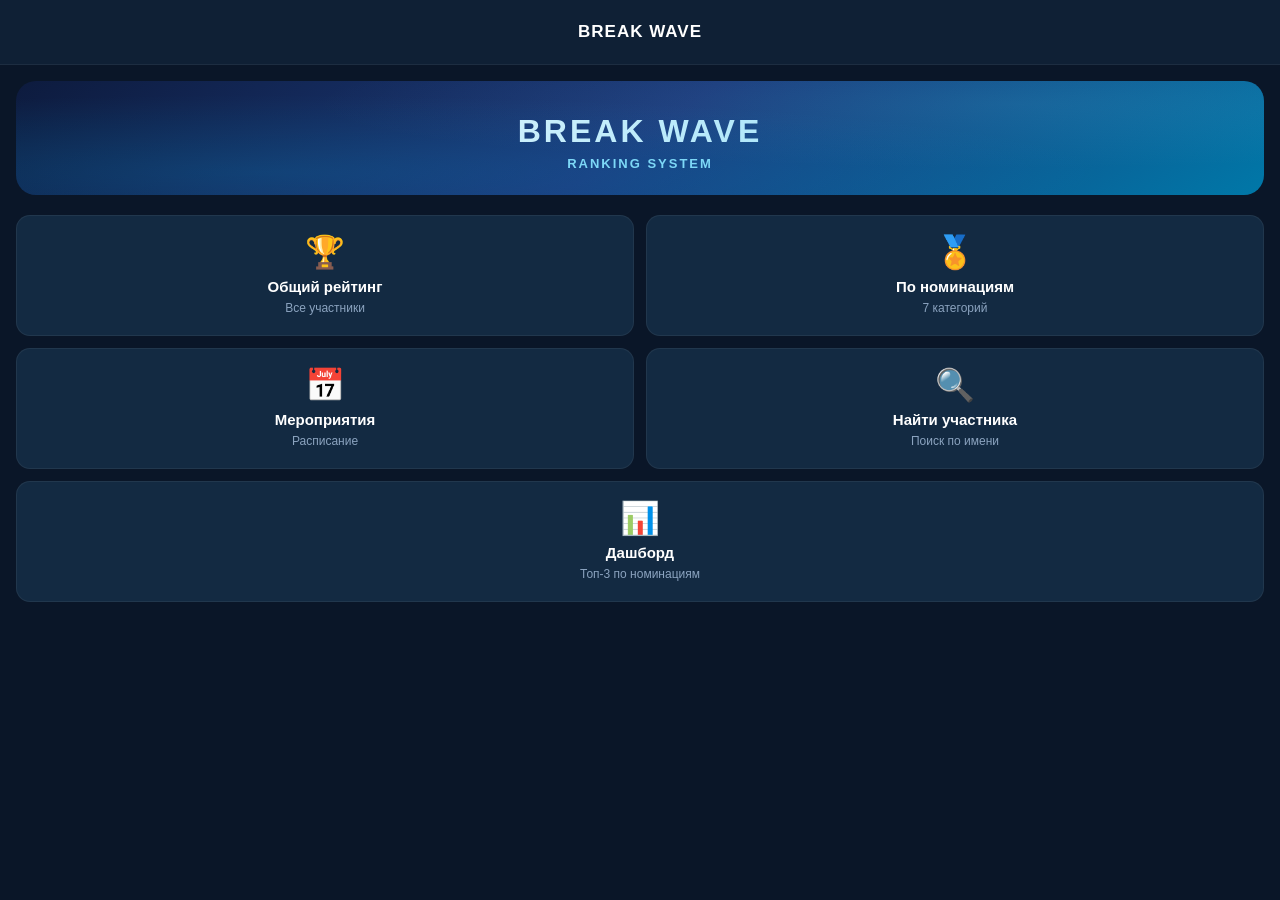
==== webapp/index.html @ 2d57bfbd "Add cache-busting and improve nomination breakdown with point values - Added version query strings t" ====
<!DOCTYPE html>
<html lang="ru">
<head>
    <meta charset="UTF-8">
    <meta name="viewport" content="width=device-width, initial-scale=1.0, maximum-scale=1.0, user-scalable=no, viewport-fit=cover">
    <title>Break Wave Ranking</title>
    <script src="https://telegram.org/js/telegram-web-app.js"></script>
    <link rel="stylesheet" href="style.css?v=20260409">
</head>
<body>
    <div id="app">
        <!-- Header -->
        <header id="header">
            <button id="btn-back" class="header-btn hidden" onclick="goBack()">
                <svg width="24" height="24" viewBox="0 0 24 24" fill="none"><path d="M15 18L9 12L15 6" stroke="currentColor" stroke-width="2" stroke-linecap="round" stroke-linejoin="round"/></svg>
            </button>
            <div class="header-title">
                <img src="assets/logo.png" alt="BW" class="header-logo" onerror="this.style.display='none'">
                <span id="header-text">BREAK WAVE</span>
            </div>
            <div class="header-spacer"></div>
        </header>

        <!-- Screens container -->
        <main id="content">
            <!-- Onboarding: Link Participant -->
            <div id="screen-onboarding-link" class="screen">
                <div class="screen-title">🔗 Найди себя в списке</div>
                <div class="search-box">
                    <input type="text" id="onboard-search" placeholder="Введи своё имя..." oninput="onOnboardSearch(this.value)">
                </div>
                <div id="onboard-results" class="list-container"></div>
            </div>

            <!-- My Profile (self-edit) -->
            <div id="screen-my-profile" class="screen">
                <div class="screen-title">👤 Мой профиль</div>
                <div id="my-profile-content">
                    <div class="admin-form">
                        <div class="form-group">
                            <label class="form-label">Номинация</label>
                            <div id="mp-nomination" class="form-input" style="background:var(--bg-secondary);color:var(--text-secondary)">—</div>
                        </div>
                        <div class="form-group">
                            <label class="form-label">Имя и фамилия</label>
                            <input type="text" id="mp-name" class="form-input" placeholder="Иванов Иван">
                        </div>
                        <div class="form-group">
                            <label class="form-label">Никнейм</label>
                            <input type="text" id="mp-nickname" class="form-input" placeholder="Bboy Flash">
                        </div>
                        <div class="form-group">
                            <label class="form-label">Телефон</label>
                            <input type="tel" id="mp-phone" class="form-input" placeholder="+7 999 123-45-67">
                        </div>
                        <div class="form-group">
                            <label class="form-label">Возраст</label>
                            <input type="number" id="mp-age" class="form-input" placeholder="12" min="3" max="99">
                        </div>
                        <button class="btn-primary" onclick="saveMyProfile()">💾 Сохранить</button>
                        <div id="my-profile-result"></div>
                    </div>
                </div>
            </div>

            <!-- Home Screen -->
            <div id="screen-home" class="screen active">
                <div class="home-hero">
                    <div class="hero-wave"></div>
                    <h1 class="hero-title">BREAK WAVE</h1>
                    <p class="hero-subtitle" id="season-name">RANKING SYSTEM</p>
                </div>
                <div id="home-personal" style="display:none;padding:0 16px"></div>
                <div class="menu-grid">
                    <button class="menu-card" onclick="navigate('ranking')">
                        <div class="menu-icon">🏆</div>
                        <div class="menu-label">Общий рейтинг</div>
                        <div class="menu-desc">Все участники</div>
                    </button>
                    <button class="menu-card" onclick="navigate('nominations')">
                        <div class="menu-icon">🏅</div>
                        <div class="menu-label">По номинациям</div>
                        <div class="menu-desc">7 категорий</div>
                    </button>
                    <button class="menu-card" onclick="navigate('events')">
                        <div class="menu-icon">📅</div>
                        <div class="menu-label">Мероприятия</div>
                        <div class="menu-desc">Расписание</div>
                    </button>
                    <button class="menu-card" onclick="navigate('search')">
                        <div class="menu-icon">🔍</div>
                        <div class="menu-label">Найти участника</div>
                        <div class="menu-desc">Поиск по имени</div>
                    </button>
                    <button class="menu-card wide" onclick="navigate('dashboard')">
                        <div class="menu-icon">📊</div>
                        <div class="menu-label">Дашборд</div>
                        <div class="menu-desc">Топ-3 по номинациям</div>
                    </button>
                </div>
            </div>

            <!-- Ranking Screen -->
            <div id="screen-ranking" class="screen">
                <div class="screen-title">🏆 Общий рейтинг</div>
                <div id="ranking-list" class="list-container"></div>
            </div>

            <!-- Nominations Screen -->
            <div id="screen-nominations" class="screen">
                <div class="screen-title">🏅 Номинации</div>
                <div id="nominations-grid" class="nom-grid"></div>
            </div>

            <!-- Nomination Detail Screen -->
            <div id="screen-nomination-detail" class="screen">
                <div class="screen-title" id="nom-detail-title"></div>
                <div id="nom-detail-list" class="list-container"></div>
            </div>

            <!-- Events Screen -->
            <div id="screen-events" class="screen">
                <div class="screen-title">📅 Мероприятия</div>
                <div class="tab-bar">
                    <button class="tab active" onclick="switchEventTab('school', this)">🏠 Break Wave</button>
                    <button class="tab" onclick="switchEventTab('external', this)">🌍 Другие</button>
                </div>
                <div id="events-list" class="events-container"></div>
            </div>

            <!-- Event Detail Screen -->
            <div id="screen-event-detail" class="screen">
                <div id="event-detail-content"></div>
            </div>

            <!-- Event Results Screen -->
            <div id="screen-event-results" class="screen">
                <div class="screen-title" id="event-results-title"></div>
                <div id="event-results-list" class="list-container"></div>
            </div>

            <!-- Search Screen -->
            <div id="screen-search" class="screen">
                <div class="screen-title">🔍 Найти участника</div>
                <div class="search-box">
                    <input type="text" id="search-input" placeholder="Введи имя..." oninput="onSearch(this.value)">
                </div>
                <div id="search-results" class="list-container"></div>
                <div id="all-participants" class="list-container"></div>
            </div>

            <!-- Participant Card Screen -->
            <div id="screen-participant" class="screen">
                <div id="participant-card"></div>
            </div>

            <!-- Dashboard Screen -->
            <div id="screen-dashboard" class="screen">
                <div class="screen-title">📊 Дашборд</div>
                <div class="screen-subtitle">Топ-3 в каждой номинации</div>
                <div id="dashboard-content"></div>
            </div>

            <!-- Seasons Screen -->
            <div id="screen-seasons" class="screen">
                <div class="screen-title">📂 История сезонов</div>
                <div id="seasons-list" class="list-container"></div>
            </div>

            <!-- Admin Panel -->
            <div id="screen-admin" class="screen">
                <div class="screen-title">👑 Админ-панель</div>
                <div class="admin-grid">
                    <button class="menu-card" onclick="navigate('admin-results')">
                        <div class="menu-icon">📝</div>
                        <div class="menu-label">Результаты</div>
                        <div class="menu-desc">Ввод результатов</div>
                    </button>
                    <button class="menu-card" onclick="navigate('admin-upload')">
                        <div class="menu-icon">📤</div>
                        <div class="menu-label">Загрузить Excel</div>
                        <div class="menu-desc">Обновить рейтинг</div>
                    </button>
                    <button class="menu-card" onclick="navigate('admin-nominations')">
                        <div class="menu-icon">🏅</div>
                        <div class="menu-label">Номинации</div>
                        <div class="menu-desc">Добавить / удалить</div>
                    </button>
                    <button class="menu-card" onclick="navigate('admin-events')">
                        <div class="menu-icon">📅</div>
                        <div class="menu-label">Мероприятия</div>
                        <div class="menu-desc">Добавить / удалить</div>
                    </button>
                    <button class="menu-card" onclick="navigate('admin-participants')">
                        <div class="menu-icon">👥</div>
                        <div class="menu-label">Участники</div>
                        <div class="menu-desc">Управление</div>
                    </button>
                    <button class="menu-card" onclick="navigate('admin-notify')">
                        <div class="menu-icon">📢</div>
                        <div class="menu-label">Уведомление</div>
                        <div class="menu-desc">Отправить всем</div>
                    </button>
                    <button class="menu-card" onclick="navigate('admin-stats')">
                        <div class="menu-icon">📊</div>
                        <div class="menu-label">Статистика</div>
                        <div class="menu-desc">Подписчики</div>
                    </button>
                    <button class="menu-card" onclick="navigate('admin-seasons')">
                        <div class="menu-icon">🔄</div>
                        <div class="menu-label">Сезоны</div>
                        <div class="menu-desc">Архив / новый</div>
                    </button>
                </div>
            </div>

            <!-- Admin: Upload Excel -->
            <div id="screen-admin-upload" class="screen">
                <div class="screen-title">📤 Загрузить Excel</div>
                <div class="admin-form">
                    <div class="form-hint">Выбери файл .xlsx с результатами Break Wave</div>
                    <label class="file-upload-label" for="excel-file-input">
                        <div class="file-upload-icon">📎</div>
                        <div class="file-upload-text" id="file-name-display">Выбрать файл</div>
                    </label>
                    <input type="file" id="excel-file-input" accept=".xlsx,.xls" onchange="onFileSelected(this)" style="display:none">
                    <button class="btn-primary" id="btn-upload-excel" onclick="uploadExcel()" disabled>📤 Загрузить и обновить</button>
                    <div id="upload-result"></div>
                </div>
            </div>

            <!-- Admin: Events -->
            <div id="screen-admin-events" class="screen">
                <div class="screen-title">📅 Управление мероприятиями</div>
                <button class="btn-primary" onclick="openNewEventForm()" style="margin-bottom:16px">+ Добавить мероприятие</button>
                <div id="admin-events-list" class="list-container"></div>
            </div>

            <!-- Admin: Event Form -->
            <div id="screen-admin-event-form" class="screen">
                <div class="screen-title" id="event-form-title">📅 Новое мероприятие</div>
                <div class="admin-form">
                    <div class="form-group">
                        <label class="form-label">Тип</label>
                        <div class="tab-bar">
                            <button class="tab active" onclick="setEventType('school', this)">🏠 Break Wave</button>
                            <button class="tab" onclick="setEventType('external', this)">🌍 Другое</button>
                        </div>
                    </div>
                    <div class="form-group">
                        <label class="form-label">Название *</label>
                        <input type="text" id="ef-name" class="form-input" placeholder="Spring 2026">
                    </div>
                    <div class="form-group">
                        <label class="form-label">Эмодзи</label>
                        <input type="text" id="ef-emoji" class="form-input" placeholder="🏆" value="🏆">
                    </div>
                    <div class="form-group">
                        <label class="form-label">Дата</label>
                        <input type="text" id="ef-date" class="form-input" placeholder="20 апреля 2026">
                    </div>
                    <div class="form-group">
                        <label class="form-label">Время</label>
                        <input type="text" id="ef-time" class="form-input" placeholder="12:00">
                    </div>
                    <div class="form-group">
                        <label class="form-label">Место</label>
                        <input type="text" id="ef-location" class="form-input" placeholder="Зал Break Wave">
                    </div>
                    <div class="form-group">
                        <label class="form-label">Описание</label>
                        <textarea id="ef-description" class="form-input form-textarea" placeholder="Описание мероприятия..."></textarea>
                    </div>
                    <div class="form-group">
                        <label class="form-label">Взнос</label>
                        <input type="text" id="ef-fee" class="form-input" placeholder="500 руб">
                    </div>
                    <div class="form-group">
                        <label class="form-label">Контакт</label>
                        <input type="text" id="ef-contact" class="form-input" placeholder="@username">
                    </div>
                    <div class="form-group">
                        <label class="form-label">Статус</label>
                        <select id="ef-status" class="form-input">
                            <option value="upcoming">Предстоит</option>
                            <option value="completed">Завершено</option>
                            <option value="locked">Закрыто</option>
                        </select>
                    </div>
                    <div class="form-group">
                        <label class="form-label">Множитель баллов</label>
                        <input type="number" id="ef-multiplier" class="form-input" value="1" min="1" max="5">
                    </div>
                    <button class="btn-primary" id="ef-btn-save" onclick="saveEvent()">💾 Сохранить</button>
                    <div id="event-form-result"></div>
                </div>
            </div>

            <!-- Admin: Participants -->
            <div id="screen-admin-participants" class="screen">
                <div class="screen-title">👥 Управление участниками</div>
                <button class="btn-primary" onclick="openNewParticipantForm()" style="margin-bottom:16px">+ Добавить участника</button>
                <div id="admin-participants-list" class="list-container"></div>
            </div>

            <!-- Admin: Add/Edit Participant -->
            <div id="screen-admin-participant-form" class="screen">
                <div class="screen-title" id="participant-form-title">👥 Новый участник</div>
                <div class="admin-form">
                    <div class="form-group">
                        <label class="form-label">Имя и фамилия *</label>
                        <input type="text" id="pf-name" class="form-input" placeholder="Иванов Иван">
                    </div>
                    <div class="form-group">
                        <label class="form-label">Никнейм</label>
                        <input type="text" id="pf-nickname" class="form-input" placeholder="Bboy Flash">
                    </div>
                    <div class="form-group">
                        <label class="form-label">Номинация *</label>
                        <select id="pf-nomination" class="form-input">
                            <option value="">Выбери номинацию</option>
                        </select>
                    </div>
                    <div class="form-group">
                        <label class="form-label">Телефон</label>
                        <input type="tel" id="pf-phone" class="form-input" placeholder="+7 999 123-45-67">
                    </div>
                    <div class="form-group">
                        <label class="form-label">Возраст</label>
                        <input type="number" id="pf-age" class="form-input" placeholder="12" min="3" max="99">
                    </div>
                    <button class="btn-primary" id="pf-btn-save" onclick="saveParticipant()">💾 Добавить</button>
                    <div id="participant-form-result"></div>
                </div>
            </div>

            <!-- Admin: Notify -->
            <div id="screen-admin-notify" class="screen">
                <div class="screen-title">📢 Уведомление</div>
                <div class="admin-form">
                    <div class="form-group">
                        <label class="form-label">Шаблоны</label>
                        <div class="template-grid">
                            <button class="template-btn" onclick="setNotifyText('🏆 Результаты обновлены! Открой приложение, чтобы посмотреть новый рейтинг.')">🏆 Результаты</button>
                            <button class="template-btn" onclick="setNotifyText('📅 Новое мероприятие! Подробности в приложении.')">📅 Мероприятие</button>
                            <button class="template-btn" onclick="setNotifyText('⏰ Напоминание! До следующего мероприятия осталось 3 дня. Готовься!')">⏰ Напоминание</button>
                        </div>
                    </div>
                    <div class="form-group">
                        <label class="form-label">Текст уведомления</label>
                        <textarea id="notify-text" class="form-input form-textarea" rows="4" placeholder="Введи текст..."></textarea>
                    </div>
                    <button class="btn-primary" onclick="sendNotify()">📢 Отправить всем</button>
                    <div id="notify-result"></div>
                </div>
            </div>

            <!-- Admin: Stats -->
            <div id="screen-admin-stats" class="screen">
                <div class="screen-title">📊 Статистика</div>
                <div id="admin-stats-content"></div>
            </div>

            <!-- Admin: Seasons -->
            <div id="screen-admin-seasons" class="screen">
                <div class="screen-title">🔄 Управление сезонами</div>
                <div id="admin-seasons-content"></div>
                <div class="admin-form" style="margin-top:16px">
                    <div class="form-group">
                        <label class="form-label">Название нового сезона</label>
                        <input type="text" id="new-season-name" class="form-input" placeholder="Сезон 2026/2027">
                    </div>
                    <button class="btn-primary btn-danger" onclick="createNewSeason()">🔄 Начать новый сезон</button>
                    <div class="form-hint" style="margin-top:8px">Текущий сезон будет архивирован. Все данные сохранятся.</div>
                </div>
            </div>

            <!-- Admin: Nominations -->
            <div id="screen-admin-nominations" class="screen">
                <div class="screen-title">🏅 Управление номинациями</div>
                <div class="admin-form" style="margin-bottom:16px">
                    <div class="form-group" style="display:flex;gap:8px;align-items:flex-end">
                        <input type="text" id="new-nom-name" class="form-input" placeholder="Название номинации" style="flex:1">
                        <button class="btn-primary" onclick="addNomination()" style="white-space:nowrap;padding:12px 16px">+ Добавить</button>
                    </div>
                    <div id="nom-form-result"></div>
                </div>
                <div id="admin-nominations-list" class="list-container"></div>
            </div>

            <!-- Admin: Results - Event Selection -->
            <div id="screen-admin-results" class="screen">
                <div class="screen-title">📝 Ввод результатов</div>
                <div class="form-hint" style="margin-bottom:12px">Выбери мероприятие для ввода результатов</div>
                <div id="admin-results-events" class="list-container"></div>
            </div>

            <!-- Admin: Results - Input Form -->
            <div id="screen-admin-results-form" class="screen">
                <div class="screen-title" id="results-form-title">📝 Результаты</div>
                <div class="form-hint" style="margin-bottom:8px">
                    Баллы: 1 место = 30, 2 место = 20, 3 место = 10, участие = 1
                </div>
                <div id="results-form-content"></div>
                <div style="padding:12px 0">
                    <button class="btn-primary" onclick="saveResults()" id="btn-save-results">💾 Сохранить результаты</button>
                    <div id="results-form-result"></div>
                </div>
            </div>
        </main>
    </div>

    <!-- Admin FAB button -->
    <button id="admin-fab" class="admin-fab" onclick="navigate('admin')">👑</button>

    <script src="app.js?v=20260409"></script>
</body>
</html>
---- webapp/style.css ----
/* === Reset & Base === */
*, *::before, *::after {
    margin: 0;
    padding: 0;
    box-sizing: border-box;
    -webkit-tap-highlight-color: transparent;
}

:root {
    --bg-primary: #0A1628;
    --bg-secondary: #0F2035;
    --bg-card: #132A42;
    --bg-card-hover: #1A3550;
    --accent: #00BFFF;
    --accent-light: #7DD8F7;
    --accent-dim: rgba(0, 191, 255, 0.15);
    --text-primary: #FFFFFF;
    --text-secondary: #8BA3BF;
    --text-muted: #5A7A96;
    --gold: #FFD700;
    --silver: #C0C0C0;
    --bronze: #CD7F32;
    --green: #34D399;
    --red: #EF4444;
    --border: rgba(255, 255, 255, 0.06);
    --radius-sm: 10px;
    --radius-md: 14px;
    --radius-lg: 20px;
    --safe-top: max(env(safe-area-inset-top, 0px), var(--tg-safe-area-inset-top, 0px));
    --tg-content-top: var(--tg-content-safe-area-inset-top, 0px);
    --safe-bottom: max(env(safe-area-inset-bottom, 0px), var(--tg-safe-area-inset-bottom, 0px));
}

html, body {
    width: 100%;
    height: 100%;
    overflow: hidden;
    font-family: -apple-system, BlinkMacSystemFont, 'SF Pro Display', 'Segoe UI', Roboto, sans-serif;
    background: var(--bg-primary);
    color: var(--text-primary);
    -webkit-font-smoothing: antialiased;
    -moz-osx-font-smoothing: grayscale;
}

#app {
    width: 100%;
    height: 100%;
    display: flex;
    flex-direction: column;
    overflow: hidden;
}

/* === Header === */
header {
    display: flex;
    align-items: center;
    justify-content: space-between;
    padding: 12px 16px;
    padding-top: calc(12px + var(--safe-top) + var(--tg-content-top));
    background: var(--bg-secondary);
    border-bottom: 1px solid var(--border);
    min-height: 56px;
    flex-shrink: 0;
    z-index: 100;
}

.header-btn {
    width: 40px;
    height: 40px;
    border: none;
    background: var(--bg-card);
    border-radius: 50%;
    color: var(--text-primary);
    display: flex;
    align-items: center;
    justify-content: center;
    cursor: pointer;
    flex-shrink: 0;
    transition: background 0.2s;
}

.header-btn:active {
    background: var(--bg-card-hover);
}

.header-btn.hidden {
    visibility: hidden;
}

.header-title {
    display: flex;
    align-items: center;
    gap: 10px;
    font-size: 17px;
    font-weight: 700;
    letter-spacing: 1px;
}

.header-logo {
    width: 32px;
    height: 32px;
    border-radius: 50%;
    object-fit: cover;
}

.header-spacer {
    width: 40px;
    flex-shrink: 0;
}

/* === Main Content === */
main {
    flex: 1;
    overflow-y: auto;
    overflow-x: hidden;
    -webkit-overflow-scrolling: touch;
    scroll-behavior: smooth;
}

/* === Screens === */
.screen {
    display: none;
    padding: 16px;
    padding-bottom: calc(24px + var(--safe-bottom));
    min-height: 100%;
    animation: fadeIn 0.25s ease;
}

.screen.active {
    display: block;
}

@keyframes fadeIn {
    from { opacity: 0; transform: translateY(8px); }
    to { opacity: 1; transform: translateY(0); }
}

.screen-title {
    font-size: 22px;
    font-weight: 800;
    margin-bottom: 16px;
    color: var(--text-primary);
}

.screen-subtitle {
    font-size: 13px;
    color: var(--text-secondary);
    margin-top: -12px;
    margin-bottom: 16px;
}

/* === Home Hero === */
.home-hero {
    text-align: center;
    padding: 32px 16px 24px;
    position: relative;
    overflow: hidden;
    border-radius: var(--radius-lg);
    background: linear-gradient(145deg, #0D1B3E 0%, #1B3A7B 50%, #0078A8 100%);
    margin-bottom: 20px;
}

.hero-wave {
    position: absolute;
    top: 0;
    left: 0;
    right: 0;
    bottom: 0;
    background:
        radial-gradient(ellipse at 20% 80%, rgba(0, 191, 255, 0.15) 0%, transparent 60%),
        radial-gradient(ellipse at 80% 20%, rgba(125, 216, 247, 0.1) 0%, transparent 50%);
    pointer-events: none;
}

.hero-title {
    font-size: 32px;
    font-weight: 900;
    letter-spacing: 3px;
    position: relative;
    z-index: 1;
    background: linear-gradient(135deg, #FFFFFF 0%, #7DD8F7 100%);
    -webkit-background-clip: text;
    -webkit-text-fill-color: transparent;
    background-clip: text;
}

.hero-subtitle {
    font-size: 13px;
    font-weight: 600;
    letter-spacing: 2px;
    color: var(--accent-light);
    margin-top: 6px;
    position: relative;
    z-index: 1;
}

/* === Menu Grid === */
.menu-grid {
    display: grid;
    grid-template-columns: 1fr 1fr;
    gap: 12px;
}

.menu-card {
    background: var(--bg-card);
    border: 1px solid var(--border);
    border-radius: var(--radius-md);
    padding: 20px 16px;
    text-align: center;
    cursor: pointer;
    transition: all 0.2s;
    display: flex;
    flex-direction: column;
    align-items: center;
    gap: 6px;
    -webkit-appearance: none;
    appearance: none;
    color: var(--text-primary);
    font-family: inherit;
}

.menu-card:active {
    transform: scale(0.97);
    background: var(--bg-card-hover);
    border-color: var(--accent);
}

.menu-card.wide {
    grid-column: 1 / -1;
}

.menu-icon {
    font-size: 32px;
    line-height: 1;
    margin-bottom: 4px;
}

.menu-label {
    font-size: 15px;
    font-weight: 700;
}

.menu-desc {
    font-size: 12px;
    color: var(--text-secondary);
}

/* === List Container === */
.list-container {
    display: flex;
    flex-direction: column;
    gap: 8px;
}

/* === Ranking Item === */
.rank-item {
    display: flex;
    align-items: center;
    gap: 12px;
    padding: 14px 16px;
    background: var(--bg-card);
    border: 1px solid var(--border);
    border-radius: var(--radius-md);
    cursor: pointer;
    transition: all 0.2s;
}

.rank-item:active {
    transform: scale(0.98);
    background: var(--bg-card-hover);
}

.rank-item.gold { border-left: 3px solid var(--gold); }
.rank-item.silver { border-left: 3px solid var(--silver); }
.rank-item.bronze { border-left: 3px solid var(--bronze); }

.rank-badge {
    width: 36px;
    height: 36px;
    border-radius: 50%;
    display: flex;
    align-items: center;
    justify-content: center;
    font-size: 14px;
    font-weight: 800;
    flex-shrink: 0;
    background: var(--bg-secondary);
    color: var(--text-secondary);
}

.rank-badge.r1 { background: linear-gradient(135deg, #FFD700, #FFA500); color: #1a1a1a; }
.rank-badge.r2 { background: linear-gradient(135deg, #C0C0C0, #A0A0A0); color: #1a1a1a; }
.rank-badge.r3 { background: linear-gradient(135deg, #CD7F32, #A0652A); color: #fff; }

.rank-info {
    flex: 1;
    min-width: 0;
}

.rank-name {
    font-size: 15px;
    font-weight: 700;
    white-space: nowrap;
    overflow: hidden;
    text-overflow: ellipsis;
}

.rank-nomination {
    font-size: 12px;
    color: var(--text-secondary);
    margin-top: 2px;
}

.rank-points {
    font-size: 18px;
    font-weight: 800;
    color: var(--accent);
    flex-shrink: 0;
}

.rank-points-label {
    font-size: 10px;
    color: var(--text-muted);
    font-weight: 500;
}

/* === Nominations Grid === */
.nom-grid {
    display: grid;
    grid-template-columns: 1fr 1fr;
    gap: 12px;
}

.nom-card {
    background: var(--bg-card);
    border: 1px solid var(--border);
    border-radius: var(--radius-md);
    padding: 20px 14px;
    text-align: center;
    cursor: pointer;
    transition: all 0.2s;
}

.nom-card:active {
    transform: scale(0.97);
    background: var(--bg-card-hover);
    border-color: var(--accent);
}

.nom-card-name {
    font-size: 14px;
    font-weight: 700;
    margin-bottom: 4px;
}

.nom-card-count {
    font-size: 12px;
    color: var(--text-secondary);
}

/* === Tab Bar === */
.tab-bar {
    display: flex;
    gap: 0;
    margin-bottom: 16px;
    background: var(--bg-secondary);
    border-radius: var(--radius-sm);
    padding: 3px;
    border: 1px solid var(--border);
}

.tab {
    flex: 1;
    padding: 10px 12px;
    font-size: 14px;
    font-weight: 600;
    border: none;
    background: transparent;
    color: var(--text-secondary);
    border-radius: 8px;
    cursor: pointer;
    transition: all 0.2s;
    font-family: inherit;
}

.tab.active {
    background: var(--accent);
    color: #fff;
}

/* === Event Cards === */
.events-container {
    display: flex;
    flex-direction: column;
    gap: 12px;
}

.event-card {
    background: var(--bg-card);
    border: 1px solid var(--border);
    border-radius: var(--radius-md);
    padding: 16px;
    cursor: pointer;
    transition: all 0.2s;
}

.event-card:active {
    transform: scale(0.98);
    background: var(--bg-card-hover);
}

.event-card-header {
    display: flex;
    align-items: center;
    justify-content: space-between;
    margin-bottom: 8px;
}

.event-card-name {
    font-size: 16px;
    font-weight: 700;
}

.event-card-status {
    font-size: 12px;
    font-weight: 600;
    padding: 4px 10px;
    border-radius: 20px;
}

.status-completed { background: rgba(52, 211, 153, 0.15); color: var(--green); }
.status-upcoming { background: rgba(0, 191, 255, 0.15); color: var(--accent); }
.status-locked { background: rgba(90, 122, 150, 0.15); color: var(--text-muted); }

.event-card-details {
    display: flex;
    flex-direction: column;
    gap: 4px;
}

.event-card-detail {
    font-size: 13px;
    color: var(--text-secondary);
    display: flex;
    align-items: center;
    gap: 6px;
}

/* === Event Detail === */
.event-detail {
    padding: 4px 0;
}

.event-detail-header {
    text-align: center;
    padding: 24px 16px;
    background: linear-gradient(145deg, #0D1B3E, #1B3A7B);
    border-radius: var(--radius-lg);
    margin-bottom: 16px;
}

.event-detail-emoji {
    font-size: 48px;
    margin-bottom: 8px;
}

.event-detail-name {
    font-size: 24px;
    font-weight: 800;
}

.event-detail-type {
    font-size: 12px;
    color: var(--accent-light);
    margin-top: 4px;
    font-weight: 600;
    letter-spacing: 1px;
}

.event-detail-body {
    display: flex;
    flex-direction: column;
    gap: 12px;
}

.detail-row {
    display: flex;
    align-items: flex-start;
    gap: 12px;
    padding: 12px 16px;
    background: var(--bg-card);
    border-radius: var(--radius-sm);
    border: 1px solid var(--border);
}

.detail-row-icon {
    font-size: 20px;
    flex-shrink: 0;
    width: 28px;
    text-align: center;
}

.detail-row-content {
    flex: 1;
}

.detail-row-label {
    font-size: 11px;
    color: var(--text-muted);
    text-transform: uppercase;
    letter-spacing: 0.5px;
    font-weight: 600;
}

.detail-row-value {
    font-size: 15px;
    font-weight: 600;
    margin-top: 2px;
}

.btn-primary {
    display: block;
    width: 100%;
    padding: 14px;
    border: none;
    background: var(--accent);
    color: #fff;
    font-size: 15px;
    font-weight: 700;
    border-radius: var(--radius-sm);
    cursor: pointer;
    margin-top: 16px;
    font-family: inherit;
    transition: all 0.2s;
}

.btn-primary:active {
    transform: scale(0.98);
    opacity: 0.9;
}

/* === Search === */
.search-box {
    margin-bottom: 16px;
}

.search-box input {
    width: 100%;
    padding: 14px 16px;
    font-size: 16px;
    border: 1px solid var(--border);
    border-radius: var(--radius-sm);
    background: var(--bg-card);
    color: var(--text-primary);
    outline: none;
    font-family: inherit;
    transition: border-color 0.2s;
}

.search-box input:focus {
    border-color: var(--accent);
}

.search-box input::placeholder {
    color: var(--text-muted);
}

/* === Participant Card === */
.p-card {
    padding: 0;
}

.p-card-header {
    text-align: center;
    padding: 28px 16px;
    background: linear-gradient(145deg, #0D1B3E, #1B3A7B);
    border-radius: var(--radius-lg);
    margin-bottom: 16px;
}

.p-card-name {
    font-size: 24px;
    font-weight: 800;
}

.p-card-nickname {
    font-size: 16px;
    color: var(--accent);
    margin-top: 4px;
    font-weight: 700;
    font-style: italic;
}

.p-card-nomination {
    font-size: 14px;
    color: var(--accent-light);
    margin-top: 4px;
    font-weight: 600;
}

.p-card-stats {
    display: grid;
    grid-template-columns: 1fr 1fr 1fr;
    gap: 10px;
    margin-top: 20px;
}

.p-stat {
    text-align: center;
}

.p-stat-value {
    font-size: 28px;
    font-weight: 900;
}

.p-stat-value.accent { color: var(--accent); }
.p-stat-value.gold { color: var(--gold); }

.p-stat-label {
    font-size: 11px;
    color: var(--accent-light);
    margin-top: 2px;
    font-weight: 500;
}

.p-card-events {
    display: flex;
    flex-direction: column;
    gap: 8px;
}

.p-event-row {
    display: flex;
    align-items: center;
    gap: 12px;
    padding: 14px 16px;
    background: var(--bg-card);
    border: 1px solid var(--border);
    border-radius: var(--radius-sm);
}

.p-event-emoji {
    font-size: 24px;
    width: 36px;
    text-align: center;
    flex-shrink: 0;
}

.p-event-info {
    flex: 1;
}

.p-event-name {
    font-size: 14px;
    font-weight: 700;
}

.p-event-detail-places {
    font-size: 11px;
    color: var(--text-secondary);
    margin-top: 2px;
}

.p-event-multi {
    font-size: 11px;
    color: var(--text-muted);
}

.p-event-points {
    font-size: 18px;
    font-weight: 800;
    flex-shrink: 0;
}

.p-event-points.has-points { color: var(--accent); }
.p-event-points.no-points { color: var(--text-muted); }

.p-total-row {
    display: flex;
    align-items: center;
    justify-content: space-between;
    padding: 16px;
    background: linear-gradient(135deg, rgba(0, 191, 255, 0.1), rgba(0, 191, 255, 0.05));
    border: 1px solid rgba(0, 191, 255, 0.2);
    border-radius: var(--radius-sm);
    margin-top: 4px;
}

.p-total-label {
    font-size: 15px;
    font-weight: 700;
}

.p-total-value {
    font-size: 24px;
    font-weight: 900;
    color: var(--accent);
}

/* === Dashboard === */
.dash-section {
    margin-bottom: 20px;
}

.dash-section-title {
    font-size: 14px;
    font-weight: 700;
    color: var(--accent-light);
    padding: 8px 0;
    border-bottom: 1px solid var(--border);
    margin-bottom: 10px;
    text-transform: uppercase;
    letter-spacing: 0.5px;
}

.dash-item {
    display: flex;
    align-items: center;
    gap: 12px;
    padding: 10px 0;
}

.dash-medal {
    font-size: 22px;
    width: 30px;
    text-align: center;
    flex-shrink: 0;
}

.dash-name {
    flex: 1;
    font-size: 15px;
    font-weight: 600;
}

.dash-points {
    font-size: 16px;
    font-weight: 800;
    color: var(--accent);
}

.empty-state {
    text-align: center;
    padding: 48px 16px;
    color: var(--text-muted);
}

.empty-state-icon {
    font-size: 48px;
    margin-bottom: 12px;
}

.empty-state-text {
    font-size: 15px;
    font-weight: 500;
}

/* === Loading === */
.loading {
    text-align: center;
    padding: 40px;
    color: var(--text-muted);
}

.spinner {
    width: 32px;
    height: 32px;
    border: 3px solid var(--border);
    border-top: 3px solid var(--accent);
    border-radius: 50%;
    animation: spin 0.8s linear infinite;
    margin: 0 auto 12px;
}

@keyframes spin {
    to { transform: rotate(360deg); }
}

/* === Seasons list === */
.season-item {
    display: flex;
    align-items: center;
    justify-content: space-between;
    padding: 14px 16px;
    background: var(--bg-card);
    border: 1px solid var(--border);
    border-radius: var(--radius-sm);
    cursor: pointer;
    transition: all 0.2s;
}

.season-item:active {
    background: var(--bg-card-hover);
}

.season-item.current {
    border-color: var(--accent);
}

.season-badge {
    font-size: 11px;
    padding: 3px 8px;
    border-radius: 12px;
    background: var(--accent-dim);
    color: var(--accent);
    font-weight: 600;
}

/* === Admin Panel === */
.admin-grid {
    display: grid;
    grid-template-columns: 1fr 1fr;
    gap: 12px;
}

.admin-form {
    display: flex;
    flex-direction: column;
    gap: 16px;
}

.form-group {
    display: flex;
    flex-direction: column;
    gap: 6px;
}

.form-label {
    font-size: 13px;
    font-weight: 600;
    color: var(--text-secondary);
    text-transform: uppercase;
    letter-spacing: 0.5px;
}

.form-input {
    width: 100%;
    padding: 14px 16px;
    font-size: 16px;
    border: 1px solid var(--border);
    border-radius: var(--radius-sm);
    background: var(--bg-card);
    color: var(--text-primary);
    outline: none;
    font-family: inherit;
    transition: border-color 0.2s;
}

.form-input:focus {
    border-color: var(--accent);
}

.form-input::placeholder {
    color: var(--text-muted);
}

.form-textarea {
    min-height: 100px;
    resize: vertical;
}

select.form-input {
    -webkit-appearance: none;
    appearance: none;
    background-image: url("data:image/svg+xml,%3Csvg width='12' height='8' viewBox='0 0 12 8' fill='none' xmlns='http://www.w3.org/2000/svg'%3E%3Cpath d='M1 1.5L6 6.5L11 1.5' stroke='%238BA3BF' stroke-width='2' stroke-linecap='round' stroke-linejoin='round'/%3E%3C/svg%3E");
    background-repeat: no-repeat;
    background-position: right 16px center;
    padding-right: 40px;
}

select.form-input option {
    background: var(--bg-primary);
    color: var(--text-primary);
}

.form-hint {
    font-size: 13px;
    color: var(--text-muted);
    line-height: 1.4;
}

.file-upload-label {
    display: flex;
    align-items: center;
    gap: 12px;
    padding: 20px;
    background: var(--bg-card);
    border: 2px dashed var(--border);
    border-radius: var(--radius-md);
    cursor: pointer;
    transition: all 0.2s;
}

.file-upload-label:active {
    border-color: var(--accent);
    background: var(--bg-card-hover);
}

.file-upload-icon {
    font-size: 32px;
}

.file-upload-text {
    font-size: 15px;
    font-weight: 600;
    color: var(--text-secondary);
}

.file-upload-text.selected {
    color: var(--accent);
}

.btn-primary:disabled {
    opacity: 0.4;
    pointer-events: none;
}

.btn-danger {
    background: var(--red);
}

.btn-danger:active {
    opacity: 0.8;
}

.template-grid {
    display: flex;
    flex-wrap: wrap;
    gap: 8px;
}

.template-btn {
    padding: 8px 14px;
    font-size: 13px;
    font-weight: 600;
    border: 1px solid var(--border);
    border-radius: 20px;
    background: var(--bg-card);
    color: var(--text-secondary);
    cursor: pointer;
    font-family: inherit;
    transition: all 0.2s;
}

.template-btn:active {
    background: var(--accent-dim);
    border-color: var(--accent);
    color: var(--accent);
}

.result-success {
    padding: 12px 16px;
    background: rgba(52, 211, 153, 0.1);
    border: 1px solid rgba(52, 211, 153, 0.3);
    border-radius: var(--radius-sm);
    color: var(--green);
    font-size: 14px;
    font-weight: 600;
}

.result-error {
    padding: 12px 16px;
    background: rgba(239, 68, 68, 0.1);
    border: 1px solid rgba(239, 68, 68, 0.3);
    border-radius: var(--radius-sm);
    color: var(--red);
    font-size: 14px;
    font-weight: 600;
}

/* Admin stats cards */
.stats-grid {
    display: grid;
    grid-template-columns: 1fr 1fr;
    gap: 12px;
    margin-bottom: 16px;
}

.stat-card {
    background: var(--bg-card);
    border: 1px solid var(--border);
    border-radius: var(--radius-md);
    padding: 16px;
    text-align: center;
}

.stat-card-value {
    font-size: 28px;
    font-weight: 900;
    color: var(--accent);
}

.stat-card-label {
    font-size: 12px;
    color: var(--text-secondary);
    margin-top: 4px;
    font-weight: 500;
}

/* Admin event item with delete */
.admin-event-item {
    display: flex;
    align-items: center;
    gap: 12px;
    padding: 14px 16px;
    background: var(--bg-card);
    border: 1px solid var(--border);
    border-radius: var(--radius-sm);
}

.admin-event-info {
    flex: 1;
    min-width: 0;
}

.admin-event-name {
    font-size: 15px;
    font-weight: 700;
}

.admin-event-meta {
    font-size: 12px;
    color: var(--text-secondary);
    margin-top: 2px;
}

.btn-icon-edit {
    width: 36px;
    height: 36px;
    border: none;
    background: rgba(0, 191, 255, 0.1);
    color: var(--accent);
    border-radius: 50%;
    display: flex;
    align-items: center;
    justify-content: center;
    cursor: pointer;
    flex-shrink: 0;
    font-size: 16px;
    transition: all 0.2s;
}

.btn-icon-edit:active {
    background: rgba(0, 191, 255, 0.3);
}

.btn-icon-danger {
    width: 36px;
    height: 36px;
    border: none;
    background: rgba(239, 68, 68, 0.1);
    color: var(--red);
    border-radius: 50%;
    display: flex;
    align-items: center;
    justify-content: center;
    cursor: pointer;
    flex-shrink: 0;
    font-size: 16px;
    transition: all 0.2s;
}

.btn-icon-danger:active {
    background: rgba(239, 68, 68, 0.3);
}

/* Admin button on home */
.admin-fab {
    display: none;
    position: fixed;
    bottom: calc(20px + var(--safe-bottom));
    right: 20px;
    width: 56px;
    height: 56px;
    border-radius: 50%;
    background: linear-gradient(135deg, #FFD700, #FFA500);
    border: none;
    color: #1a1a1a;
    font-size: 24px;
    cursor: pointer;
    box-shadow: 0 4px 20px rgba(255, 215, 0, 0.3);
    z-index: 200;
    transition: all 0.2s;
}

.admin-fab:active {
    transform: scale(0.9);
}

.admin-fab.visible {
    display: flex;
    align-items: center;
    justify-content: center;
}

/* Onboarding banner */
.onboard-banner {
    background: var(--bg-card);
    border: 1px solid var(--accent-dim);
    border-radius: var(--radius-md);
    padding: 16px;
    margin-bottom: 8px;
}

.onboard-banner-text {
    font-size: 15px;
    font-weight: 700;
    margin-bottom: 12px;
    text-align: center;
}

.onboard-banner-buttons {
    display: flex;
    gap: 8px;
}

.onboard-btn {
    flex: 1;
    padding: 10px 12px;
    font-size: 13px;
    font-weight: 700;
    font-family: inherit;
    border: 1px solid var(--border);
    border-radius: var(--radius-sm);
    background: var(--bg-card-hover);
    color: var(--text-primary);
    cursor: pointer;
    transition: all 0.2s;
}

.onboard-btn.accent {
    background: var(--accent);
    border-color: var(--accent);
    color: #000;
}

.onboard-btn:active {
    opacity: 0.8;
}

/* Results input */
.results-group {
    margin-bottom: 16px;
}

.results-group-title {
    font-size: 14px;
    font-weight: 800;
    color: var(--accent);
    padding: 8px 0 6px;
    text-transform: uppercase;
    letter-spacing: 0.5px;
    border-bottom: 1px solid var(--border);
    margin-bottom: 6px;
}

.results-row {
    display: flex;
    align-items: center;
    gap: 10px;
    padding: 8px 0;
    border-bottom: 1px solid rgba(255,255,255,0.04);
}

.results-name {
    flex: 1;
    font-size: 14px;
    font-weight: 600;
    min-width: 0;
    overflow: hidden;
    text-overflow: ellipsis;
    white-space: nowrap;
}

.results-input-wrap {
    flex-shrink: 0;
    width: 72px;
}

.results-place-input {
    width: 100%;
    padding: 8px 10px;
    font-size: 15px;
    font-weight: 700;
    font-family: inherit;
    text-align: center;
    background: var(--bg-card);
    border: 1px solid var(--border);
    border-radius: var(--radius-sm);
    color: var(--text-primary);
    outline: none;
    transition: border-color 0.2s;
    -moz-appearance: textfield;
}

.results-place-input::-webkit-outer-spin-button,
.results-place-input::-webkit-inner-spin-button {
    -webkit-appearance: none;
    margin: 0;
}

.results-place-input:focus {
    border-color: var(--accent);
    box-shadow: 0 0 0 2px rgba(0, 191, 255, 0.15);
}

/* Profile edit button (corner) */
.btn-profile-corner {
    position: absolute;
    top: -6px;
    right: -6px;
    z-index: 2;
    width: 32px;
    height: 32px;
    font-size: 14px;
}

/* === Scrollbar === */
main::-webkit-scrollbar {
    width: 0;
}
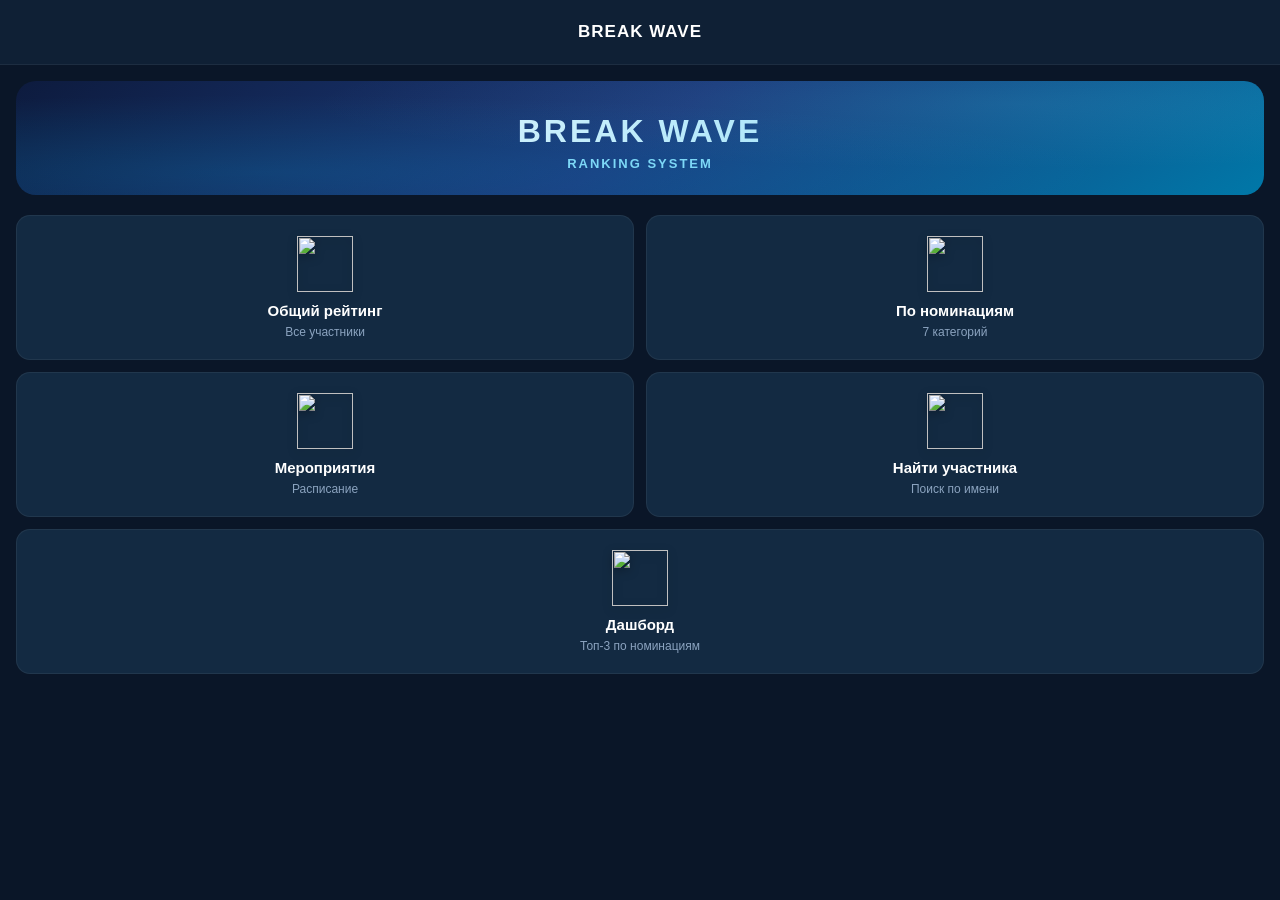
==== commit ae431b1a: "Update webapp styles for CRM integration" ====
--- a/webapp/index.html
+++ b/webapp/index.html
@@ -5,7 +5,7 @@
     <meta name="viewport" content="width=device-width, initial-scale=1.0, maximum-scale=1.0, user-scalable=no, viewport-fit=cover">
     <title>Break Wave Ranking</title>
     <script src="https://telegram.org/js/telegram-web-app.js"></script>
-    <link rel="stylesheet" href="style.css?v=20260409">
+    <link rel="stylesheet" href="style.css">
 </head>
 <body>
     <div id="app">
@@ -25,7 +25,7 @@
         <main id="content">
             <!-- Onboarding: Link Participant -->
             <div id="screen-onboarding-link" class="screen">
-                <div class="screen-title">🔗 Найди себя в списке</div>
+                <div class="screen-title"><span class="screen-title-row"><img src="assets/icons/link.png" alt="" class="ui-icon ui-icon-title"><span>Найди себя в списке</span></span></div>
                 <div class="search-box">
                     <input type="text" id="onboard-search" placeholder="Введи своё имя..." oninput="onOnboardSearch(this.value)">
                 </div>
@@ -34,7 +34,7 @@
 
             <!-- My Profile (self-edit) -->
             <div id="screen-my-profile" class="screen">
-                <div class="screen-title">👤 Мой профиль</div>
+                <div class="screen-title"><span class="screen-title-row"><img src="assets/icons/profile.png" alt="" class="ui-icon ui-icon-title"><span>Мой профиль</span></span></div>
                 <div id="my-profile-content">
                     <div class="admin-form">
                         <div class="form-group">
@@ -57,7 +57,7 @@
                             <label class="form-label">Возраст</label>
                             <input type="number" id="mp-age" class="form-input" placeholder="12" min="3" max="99">
                         </div>
-                        <button class="btn-primary" onclick="saveMyProfile()">💾 Сохранить</button>
+                        <button class="btn-primary" onclick="saveMyProfile()"><span class="btn-content"><img src="assets/icons/save.png" alt="" class="ui-icon ui-icon-btn"><span>Сохранить</span></span></button>
                         <div id="my-profile-result"></div>
                     </div>
                 </div>
@@ -73,42 +73,43 @@
                 <div id="home-personal" style="display:none;padding:0 16px"></div>
                 <div class="menu-grid">
                     <button class="menu-card" onclick="navigate('ranking')">
-                        <div class="menu-icon">🏆</div>
+                        <div class="menu-icon"><img src="assets/icons/ranking.png" alt="" class="ui-icon ui-icon-menu"></div>
                         <div class="menu-label">Общий рейтинг</div>
                         <div class="menu-desc">Все участники</div>
                     </button>
                     <button class="menu-card" onclick="navigate('nominations')">
-                        <div class="menu-icon">🏅</div>
+                        <div class="menu-icon"><img src="assets/icons/nominations.png" alt="" class="ui-icon ui-icon-menu"></div>
                         <div class="menu-label">По номинациям</div>
                         <div class="menu-desc">7 категорий</div>
                     </button>
                     <button class="menu-card" onclick="navigate('events')">
-                        <div class="menu-icon">📅</div>
+                        <div class="menu-icon"><img src="assets/icons/events.png" alt="" class="ui-icon ui-icon-menu"></div>
                         <div class="menu-label">Мероприятия</div>
                         <div class="menu-desc">Расписание</div>
                     </button>
                     <button class="menu-card" onclick="navigate('search')">
-                        <div class="menu-icon">🔍</div>
+                        <div class="menu-icon"><img src="assets/icons/search.png" alt="" class="ui-icon ui-icon-menu"></div>
                         <div class="menu-label">Найти участника</div>
                         <div class="menu-desc">Поиск по имени</div>
                     </button>
                     <button class="menu-card wide" onclick="navigate('dashboard')">
-                        <div class="menu-icon">📊</div>
+                        <div class="menu-icon"><img src="assets/icons/dashboard.png" alt="" class="ui-icon ui-icon-menu"></div>
                         <div class="menu-label">Дашборд</div>
                         <div class="menu-desc">Топ-3 по номинациям</div>
                     </button>
                 </div>
+                <div id="home-feed" style="display:none;padding:0 16px;margin-top:12px"></div>
             </div>
 
             <!-- Ranking Screen -->
             <div id="screen-ranking" class="screen">
-                <div class="screen-title">🏆 Общий рейтинг</div>
+                <div class="screen-title"><span class="screen-title-row"><img src="assets/icons/ranking.png" alt="" class="ui-icon ui-icon-title"><span>Общий рейтинг</span></span></div>
                 <div id="ranking-list" class="list-container"></div>
             </div>
 
             <!-- Nominations Screen -->
             <div id="screen-nominations" class="screen">
-                <div class="screen-title">🏅 Номинации</div>
+                <div class="screen-title"><span class="screen-title-row"><img src="assets/icons/nominations.png" alt="" class="ui-icon ui-icon-title"><span>Номинации</span></span></div>
                 <div id="nominations-grid" class="nom-grid"></div>
             </div>
 
@@ -120,10 +121,10 @@
 
             <!-- Events Screen -->
             <div id="screen-events" class="screen">
-                <div class="screen-title">📅 Мероприятия</div>
+                <div class="screen-title"><span class="screen-title-row"><img src="assets/icons/events.png" alt="" class="ui-icon ui-icon-title"><span>Мероприятия</span></span></div>
                 <div class="tab-bar">
-                    <button class="tab active" onclick="switchEventTab('school', this)">🏠 Break Wave</button>
-                    <button class="tab" onclick="switchEventTab('external', this)">🌍 Другие</button>
+                    <button class="tab active" onclick="switchEventTab('school', this)"><span class="tab-label"><img src="assets/icons/school.png" alt="" class="ui-icon ui-icon-tab"><span>Break Wave</span></span></button>
+                    <button class="tab" onclick="switchEventTab('external', this)"><span class="tab-label"><img src="assets/icons/external.png" alt="" class="ui-icon ui-icon-tab"><span>Другие</span></span></button>
                 </div>
                 <div id="events-list" class="events-container"></div>
             </div>
@@ -141,7 +142,7 @@
 
             <!-- Search Screen -->
             <div id="screen-search" class="screen">
-                <div class="screen-title">🔍 Найти участника</div>
+                <div class="screen-title"><span class="screen-title-row"><img src="assets/icons/search.png" alt="" class="ui-icon ui-icon-title"><span>Найти участника</span></span></div>
                 <div class="search-box">
                     <input type="text" id="search-input" placeholder="Введи имя..." oninput="onSearch(this.value)">
                 </div>
@@ -156,58 +157,58 @@
 
             <!-- Dashboard Screen -->
             <div id="screen-dashboard" class="screen">
-                <div class="screen-title">📊 Дашборд</div>
+                <div class="screen-title"><span class="screen-title-row"><img src="assets/icons/dashboard.png" alt="" class="ui-icon ui-icon-title"><span>Дашборд</span></span></div>
                 <div class="screen-subtitle">Топ-3 в каждой номинации</div>
                 <div id="dashboard-content"></div>
             </div>
 
             <!-- Seasons Screen -->
             <div id="screen-seasons" class="screen">
-                <div class="screen-title">📂 История сезонов</div>
+                <div class="screen-title"><span class="screen-title-row"><img src="assets/icons/seasons.png" alt="" class="ui-icon ui-icon-title"><span>История сезонов</span></span></div>
                 <div id="seasons-list" class="list-container"></div>
             </div>
 
             <!-- Admin Panel -->
             <div id="screen-admin" class="screen">
-                <div class="screen-title">👑 Админ-панель</div>
+                <div class="screen-title"><span class="screen-title-row"><img src="assets/icons/admin.png" alt="" class="ui-icon ui-icon-title"><span>Админ-панель</span></span></div>
                 <div class="admin-grid">
                     <button class="menu-card" onclick="navigate('admin-results')">
-                        <div class="menu-icon">📝</div>
+                        <div class="menu-icon"><img src="assets/icons/results.png" alt="" class="ui-icon ui-icon-menu"></div>
                         <div class="menu-label">Результаты</div>
                         <div class="menu-desc">Ввод результатов</div>
                     </button>
                     <button class="menu-card" onclick="navigate('admin-upload')">
-                        <div class="menu-icon">📤</div>
+                        <div class="menu-icon"><img src="assets/icons/upload.png" alt="" class="ui-icon ui-icon-menu"></div>
                         <div class="menu-label">Загрузить Excel</div>
                         <div class="menu-desc">Обновить рейтинг</div>
                     </button>
                     <button class="menu-card" onclick="navigate('admin-nominations')">
-                        <div class="menu-icon">🏅</div>
+                        <div class="menu-icon"><img src="assets/icons/nominations.png" alt="" class="ui-icon ui-icon-menu"></div>
                         <div class="menu-label">Номинации</div>
                         <div class="menu-desc">Добавить / удалить</div>
                     </button>
                     <button class="menu-card" onclick="navigate('admin-events')">
-                        <div class="menu-icon">📅</div>
+                        <div class="menu-icon"><img src="assets/icons/events.png" alt="" class="ui-icon ui-icon-menu"></div>
                         <div class="menu-label">Мероприятия</div>
                         <div class="menu-desc">Добавить / удалить</div>
                     </button>
                     <button class="menu-card" onclick="navigate('admin-participants')">
-                        <div class="menu-icon">👥</div>
+                        <div class="menu-icon"><img src="assets/icons/users.png" alt="" class="ui-icon ui-icon-menu"></div>
                         <div class="menu-label">Участники</div>
                         <div class="menu-desc">Управление</div>
                     </button>
                     <button class="menu-card" onclick="navigate('admin-notify')">
-                        <div class="menu-icon">📢</div>
+                        <div class="menu-icon"><img src="assets/icons/notify.png" alt="" class="ui-icon ui-icon-menu"></div>
                         <div class="menu-label">Уведомление</div>
                         <div class="menu-desc">Отправить всем</div>
                     </button>
                     <button class="menu-card" onclick="navigate('admin-stats')">
-                        <div class="menu-icon">📊</div>
+                        <div class="menu-icon"><img src="assets/icons/dashboard.png" alt="" class="ui-icon ui-icon-menu"></div>
                         <div class="menu-label">Статистика</div>
                         <div class="menu-desc">Подписчики</div>
                     </button>
                     <button class="menu-card" onclick="navigate('admin-seasons')">
-                        <div class="menu-icon">🔄</div>
+                        <div class="menu-icon"><img src="assets/icons/seasons.png" alt="" class="ui-icon ui-icon-menu"></div>
                         <div class="menu-label">Сезоны</div>
                         <div class="menu-desc">Архив / новый</div>
                     </button>
@@ -216,35 +217,35 @@
 
             <!-- Admin: Upload Excel -->
             <div id="screen-admin-upload" class="screen">
-                <div class="screen-title">📤 Загрузить Excel</div>
+                <div class="screen-title"><span class="screen-title-row"><img src="assets/icons/upload.png" alt="" class="ui-icon ui-icon-title"><span>Загрузить Excel</span></span></div>
                 <div class="admin-form">
                     <div class="form-hint">Выбери файл .xlsx с результатами Break Wave</div>
                     <label class="file-upload-label" for="excel-file-input">
-                        <div class="file-upload-icon">📎</div>
+                        <div class="file-upload-icon"><img src="assets/icons/attachment.png" alt="" class="ui-icon ui-icon-menu"></div>
                         <div class="file-upload-text" id="file-name-display">Выбрать файл</div>
                     </label>
                     <input type="file" id="excel-file-input" accept=".xlsx,.xls" onchange="onFileSelected(this)" style="display:none">
-                    <button class="btn-primary" id="btn-upload-excel" onclick="uploadExcel()" disabled>📤 Загрузить и обновить</button>
+                    <button class="btn-primary" id="btn-upload-excel" onclick="uploadExcel()" disabled><span class="btn-content"><img src="assets/icons/upload.png" alt="" class="ui-icon ui-icon-btn"><span>Загрузить и обновить</span></span></button>
                     <div id="upload-result"></div>
                 </div>
             </div>
 
             <!-- Admin: Events -->
             <div id="screen-admin-events" class="screen">
-                <div class="screen-title">📅 Управление мероприятиями</div>
+                <div class="screen-title"><span class="screen-title-row"><img src="assets/icons/events.png" alt="" class="ui-icon ui-icon-title"><span>Управление мероприятиями</span></span></div>
                 <button class="btn-primary" onclick="openNewEventForm()" style="margin-bottom:16px">+ Добавить мероприятие</button>
                 <div id="admin-events-list" class="list-container"></div>
             </div>
 
             <!-- Admin: Event Form -->
             <div id="screen-admin-event-form" class="screen">
-                <div class="screen-title" id="event-form-title">📅 Новое мероприятие</div>
+                <div class="screen-title" id="event-form-title"><span class="screen-title-row"><img src="assets/icons/events.png" alt="" class="ui-icon ui-icon-title"><span>Новое мероприятие</span></span></div>
                 <div class="admin-form">
                     <div class="form-group">
                         <label class="form-label">Тип</label>
                         <div class="tab-bar">
-                            <button class="tab active" onclick="setEventType('school', this)">🏠 Break Wave</button>
-                            <button class="tab" onclick="setEventType('external', this)">🌍 Другое</button>
+                            <button class="tab active" onclick="setEventType('school', this)"><span class="tab-label"><img src="assets/icons/school.png" alt="" class="ui-icon ui-icon-tab"><span>Break Wave</span></span></button>
+                            <button class="tab" onclick="setEventType('external', this)"><span class="tab-label"><img src="assets/icons/external.png" alt="" class="ui-icon ui-icon-tab"><span>Другое</span></span></button>
                         </div>
                     </div>
                     <div class="form-group">
@@ -287,25 +288,25 @@
                             <option value="locked">Закрыто</option>
                         </select>
                     </div>
-                    <div class="form-group">
+                    <div class="form-group" id="ef-multiplier-group">
                         <label class="form-label">Множитель баллов</label>
                         <input type="number" id="ef-multiplier" class="form-input" value="1" min="1" max="5">
                     </div>
-                    <button class="btn-primary" id="ef-btn-save" onclick="saveEvent()">💾 Сохранить</button>
+                    <button class="btn-primary" id="ef-btn-save" onclick="saveEvent()"><span class="btn-content"><img src="assets/icons/save.png" alt="" class="ui-icon ui-icon-btn"><span>Сохранить</span></span></button>
                     <div id="event-form-result"></div>
                 </div>
             </div>
 
             <!-- Admin: Participants -->
             <div id="screen-admin-participants" class="screen">
-                <div class="screen-title">👥 Управление участниками</div>
+                <div class="screen-title"><span class="screen-title-row"><img src="assets/icons/users.png" alt="" class="ui-icon ui-icon-title"><span>Управление участниками</span></span></div>
                 <button class="btn-primary" onclick="openNewParticipantForm()" style="margin-bottom:16px">+ Добавить участника</button>
                 <div id="admin-participants-list" class="list-container"></div>
             </div>
 
             <!-- Admin: Add/Edit Participant -->
             <div id="screen-admin-participant-form" class="screen">
-                <div class="screen-title" id="participant-form-title">👥 Новый участник</div>
+                <div class="screen-title" id="participant-form-title"><span class="screen-title-row"><img src="assets/icons/users.png" alt="" class="ui-icon ui-icon-title"><span>Новый участник</span></span></div>
                 <div class="admin-form">
                     <div class="form-group">
                         <label class="form-label">Имя и фамилия *</label>
@@ -329,55 +330,55 @@
                         <label class="form-label">Возраст</label>
                         <input type="number" id="pf-age" class="form-input" placeholder="12" min="3" max="99">
                     </div>
-                    <button class="btn-primary" id="pf-btn-save" onclick="saveParticipant()">💾 Добавить</button>
+                    <button class="btn-primary" id="pf-btn-save" onclick="saveParticipant()"><span class="btn-content"><img src="assets/icons/save.png" alt="" class="ui-icon ui-icon-btn"><span>Добавить</span></span></button>
                     <div id="participant-form-result"></div>
                 </div>
             </div>
 
             <!-- Admin: Notify -->
             <div id="screen-admin-notify" class="screen">
-                <div class="screen-title">📢 Уведомление</div>
+                <div class="screen-title"><span class="screen-title-row"><img src="assets/icons/notify.png" alt="" class="ui-icon ui-icon-title"><span>Уведомление</span></span></div>
                 <div class="admin-form">
                     <div class="form-group">
                         <label class="form-label">Шаблоны</label>
                         <div class="template-grid">
-                            <button class="template-btn" onclick="setNotifyText('🏆 Результаты обновлены! Открой приложение, чтобы посмотреть новый рейтинг.')">🏆 Результаты</button>
-                            <button class="template-btn" onclick="setNotifyText('📅 Новое мероприятие! Подробности в приложении.')">📅 Мероприятие</button>
-                            <button class="template-btn" onclick="setNotifyText('⏰ Напоминание! До следующего мероприятия осталось 3 дня. Готовься!')">⏰ Напоминание</button>
+                            <button class="template-btn" onclick="setNotifyText('Результаты обновлены! Открой приложение, чтобы посмотреть новый рейтинг.')">Результаты</button>
+                            <button class="template-btn" onclick="setNotifyText('Новое мероприятие! Подробности в приложении.')">Мероприятие</button>
+                            <button class="template-btn" onclick="setNotifyText('Напоминание! До следующего мероприятия осталось 3 дня. Готовься!')">Напоминание</button>
                         </div>
                     </div>
                     <div class="form-group">
                         <label class="form-label">Текст уведомления</label>
                         <textarea id="notify-text" class="form-input form-textarea" rows="4" placeholder="Введи текст..."></textarea>
                     </div>
-                    <button class="btn-primary" onclick="sendNotify()">📢 Отправить всем</button>
+                    <button class="btn-primary" onclick="sendNotify()"><span class="btn-content"><img src="assets/icons/notify.png" alt="" class="ui-icon ui-icon-btn"><span>Отправить всем</span></span></button>
                     <div id="notify-result"></div>
                 </div>
             </div>
 
             <!-- Admin: Stats -->
             <div id="screen-admin-stats" class="screen">
-                <div class="screen-title">📊 Статистика</div>
+                <div class="screen-title"><span class="screen-title-row"><img src="assets/icons/dashboard.png" alt="" class="ui-icon ui-icon-title"><span>Статистика</span></span></div>
                 <div id="admin-stats-content"></div>
             </div>
 
             <!-- Admin: Seasons -->
             <div id="screen-admin-seasons" class="screen">
-                <div class="screen-title">🔄 Управление сезонами</div>
+                <div class="screen-title"><span class="screen-title-row"><img src="assets/icons/seasons.png" alt="" class="ui-icon ui-icon-title"><span>Управление сезонами</span></span></div>
                 <div id="admin-seasons-content"></div>
                 <div class="admin-form" style="margin-top:16px">
                     <div class="form-group">
                         <label class="form-label">Название нового сезона</label>
                         <input type="text" id="new-season-name" class="form-input" placeholder="Сезон 2026/2027">
                     </div>
-                    <button class="btn-primary btn-danger" onclick="createNewSeason()">🔄 Начать новый сезон</button>
+                    <button class="btn-primary btn-danger" onclick="createNewSeason()"><span class="btn-content"><img src="assets/icons/seasons.png" alt="" class="ui-icon ui-icon-btn"><span>Начать новый сезон</span></span></button>
                     <div class="form-hint" style="margin-top:8px">Текущий сезон будет архивирован. Все данные сохранятся.</div>
                 </div>
             </div>
 
             <!-- Admin: Nominations -->
             <div id="screen-admin-nominations" class="screen">
-                <div class="screen-title">🏅 Управление номинациями</div>
+                <div class="screen-title"><span class="screen-title-row"><img src="assets/icons/nominations.png" alt="" class="ui-icon ui-icon-title"><span>Управление номинациями</span></span></div>
                 <div class="admin-form" style="margin-bottom:16px">
                     <div class="form-group" style="display:flex;gap:8px;align-items:flex-end">
                         <input type="text" id="new-nom-name" class="form-input" placeholder="Название номинации" style="flex:1">
@@ -390,20 +391,20 @@
 
             <!-- Admin: Results - Event Selection -->
             <div id="screen-admin-results" class="screen">
-                <div class="screen-title">📝 Ввод результатов</div>
+                <div class="screen-title"><span class="screen-title-row"><img src="assets/icons/results.png" alt="" class="ui-icon ui-icon-title"><span>Ввод результатов</span></span></div>
                 <div class="form-hint" style="margin-bottom:12px">Выбери мероприятие для ввода результатов</div>
                 <div id="admin-results-events" class="list-container"></div>
             </div>
 
             <!-- Admin: Results - Input Form -->
             <div id="screen-admin-results-form" class="screen">
-                <div class="screen-title" id="results-form-title">📝 Результаты</div>
+                <div class="screen-title" id="results-form-title"><span class="screen-title-row"><img src="assets/icons/results.png" alt="" class="ui-icon ui-icon-title"><span>Результаты</span></span></div>
                 <div class="form-hint" style="margin-bottom:8px">
                     Баллы: 1 место = 30, 2 место = 20, 3 место = 10, участие = 1
                 </div>
                 <div id="results-form-content"></div>
                 <div style="padding:12px 0">
-                    <button class="btn-primary" onclick="saveResults()" id="btn-save-results">💾 Сохранить результаты</button>
+                    <button class="btn-primary" onclick="saveResults()" id="btn-save-results"><span class="btn-content"><img src="assets/icons/save.png" alt="" class="ui-icon ui-icon-btn"><span>Сохранить результаты</span></span></button>
                     <div id="results-form-result"></div>
                 </div>
             </div>
@@ -411,8 +412,8 @@
     </div>
 
     <!-- Admin FAB button -->
-    <button id="admin-fab" class="admin-fab" onclick="navigate('admin')">👑</button>
-
-    <script src="app.js?v=20260409"></script>
+    <button id="admin-fab" class="admin-fab" onclick="navigate('admin')"><img src="assets/icons/admin.png" alt="" class="ui-icon" style="width:28px;height:28px"></button>
+
+    <script src="app.js"></script>
 </body>
 </html>
--- a/webapp/style.css
+++ b/webapp/style.css
@@ -103,6 +103,66 @@
     object-fit: cover;
 }
 
+.ui-icon {
+    display: inline-block;
+    width: 1em;
+    height: 1em;
+    object-fit: contain;
+    vertical-align: middle;
+    filter: drop-shadow(0 3px 5px rgba(0, 0, 0, 0.28));
+}
+
+.ui-icon-title {
+    width: 30px;
+    height: 30px;
+}
+
+.ui-icon-menu {
+    width: 56px;
+    height: 56px;
+}
+
+.ui-icon-tab {
+    width: 22px;
+    height: 22px;
+}
+
+.ui-icon-btn {
+    width: 20px;
+    height: 20px;
+}
+
+.ui-icon-feed {
+    width: 28px;
+    height: 28px;
+}
+
+.ui-icon-empty {
+    width: 56px;
+    height: 56px;
+}
+
+.ui-icon-rank {
+    width: 24px;
+    height: 24px;
+}
+
+.ui-icon-detail {
+    width: 22px;
+    height: 22px;
+}
+
+.ui-icon-small {
+    width: 18px;
+    height: 18px;
+}
+
+.icon-text-row {
+    display: inline-flex;
+    align-items: center;
+    gap: 10px;
+}
+
 .header-spacer {
     width: 40px;
     flex-shrink: 0;
@@ -140,6 +200,12 @@
     font-weight: 800;
     margin-bottom: 16px;
     color: var(--text-primary);
+}
+
+.screen-title-row {
+    display: inline-flex;
+    align-items: center;
+    gap: 10px;
 }
 
 .screen-subtitle {
@@ -235,6 +301,11 @@
     margin-bottom: 4px;
 }
 
+.menu-icon img {
+    display: block;
+    margin: 0 auto;
+}
+
 .menu-label {
     font-size: 15px;
     font-weight: 700;
@@ -288,6 +359,10 @@
     color: var(--text-secondary);
 }
 
+.rank-badge img {
+    display: block;
+}
+
 .rank-badge.r1 { background: linear-gradient(135deg, #FFD700, #FFA500); color: #1a1a1a; }
 .rank-badge.r2 { background: linear-gradient(135deg, #C0C0C0, #A0A0A0); color: #1a1a1a; }
 .rank-badge.r3 { background: linear-gradient(135deg, #CD7F32, #A0652A); color: #fff; }
@@ -383,6 +458,12 @@
     font-family: inherit;
 }
 
+.tab-label {
+    display: inline-flex;
+    align-items: center;
+    gap: 8px;
+}
+
 .tab.active {
     background: var(--accent);
     color: #fff;
@@ -419,6 +500,9 @@
 .event-card-name {
     font-size: 16px;
     font-weight: 700;
+    display: inline-flex;
+    align-items: center;
+    gap: 8px;
 }
 
 .event-card-status {
@@ -498,6 +582,9 @@
     flex-shrink: 0;
     width: 28px;
     text-align: center;
+    display: flex;
+    align-items: center;
+    justify-content: center;
 }
 
 .detail-row-content {
@@ -534,6 +621,13 @@
     transition: all 0.2s;
 }
 
+.btn-content {
+    display: inline-flex;
+    align-items: center;
+    justify-content: center;
+    gap: 10px;
+}
+
 .btn-primary:active {
     transform: scale(0.98);
     opacity: 0.9;
@@ -595,6 +689,47 @@
     font-size: 14px;
     color: var(--accent-light);
     margin-top: 4px;
+    font-weight: 600;
+}
+
+/* Points breakdown in header */
+.p-breakdown {
+    margin-top: 16px;
+    padding-top: 14px;
+    border-top: 1px solid rgba(255,255,255,0.1);
+    text-align: left;
+}
+
+.p-breakdown-title {
+    font-size: 12px;
+    font-weight: 700;
+    color: var(--accent-light);
+    text-transform: uppercase;
+    letter-spacing: 0.5px;
+    margin-bottom: 10px;
+    text-align: center;
+}
+
+.p-bd-event {
+    margin-bottom: 10px;
+}
+
+.p-bd-event-name {
+    font-size: 13px;
+    font-weight: 700;
+    color: var(--text-primary);
+    margin-bottom: 3px;
+}
+
+.p-bd-details {
+    font-size: 12px;
+    color: var(--text-secondary);
+    line-height: 1.6;
+    padding-left: 8px;
+}
+
+.p-bd-label {
+    color: var(--text-muted);
     font-weight: 600;
 }
 
@@ -726,6 +861,9 @@
     width: 30px;
     text-align: center;
     flex-shrink: 0;
+    display: flex;
+    align-items: center;
+    justify-content: center;
 }
 
 .dash-name {
@@ -749,6 +887,11 @@
 .empty-state-icon {
     font-size: 48px;
     margin-bottom: 12px;
+}
+
+.empty-state-icon img {
+    display: block;
+    margin: 0 auto;
 }
 
 .empty-state-text {
@@ -1205,6 +1348,108 @@
     box-shadow: 0 0 0 2px rgba(0, 191, 255, 0.15);
 }
 
+.results-hint {
+    font-size: 12px;
+    color: var(--text-secondary);
+    padding: 8px 12px;
+    background: rgba(0, 191, 255, 0.06);
+    border-radius: var(--radius-sm);
+    margin-bottom: 10px;
+    line-height: 1.4;
+}
+
+.results-noms-tabs {
+    display: flex;
+    gap: 6px;
+    overflow-x: auto;
+    padding: 4px 0 10px;
+    margin-bottom: 8px;
+    border-bottom: 1px solid var(--border);
+    scrollbar-width: none;
+}
+
+.results-noms-tabs::-webkit-scrollbar {
+    display: none;
+}
+
+.results-nom-tab {
+    flex-shrink: 0;
+    padding: 7px 12px;
+    font-size: 13px;
+    font-weight: 600;
+    font-family: inherit;
+    background: var(--bg-card);
+    border: 1px solid var(--border);
+    border-radius: var(--radius-sm);
+    color: var(--text-secondary);
+    cursor: pointer;
+    transition: all 0.15s;
+    display: inline-flex;
+    align-items: center;
+    gap: 6px;
+}
+
+.results-nom-tab.active {
+    background: var(--accent);
+    border-color: var(--accent);
+    color: #fff;
+}
+
+.results-nom-count {
+    display: inline-block;
+    min-width: 18px;
+    padding: 0 5px;
+    font-size: 11px;
+    font-weight: 700;
+    text-align: center;
+    background: rgba(255,255,255,0.15);
+    border-radius: 9px;
+    line-height: 16px;
+}
+
+.results-nom-tab.active .results-nom-count {
+    background: rgba(255,255,255,0.3);
+}
+
+.results-row-multi {
+    padding: 10px 0;
+    border-bottom: 1px solid rgba(255,255,255,0.04);
+}
+
+.results-row-multi .results-name {
+    white-space: normal;
+    overflow: visible;
+    margin-bottom: 6px;
+}
+
+.results-name-sub {
+    font-weight: 400;
+    font-size: 12px;
+    color: var(--text-secondary);
+    margin-left: 6px;
+}
+
+.results-inputs-grid {
+    display: grid;
+    grid-template-columns: repeat(4, 1fr);
+    gap: 6px;
+}
+
+.results-field {
+    display: flex;
+    flex-direction: column;
+    gap: 3px;
+}
+
+.results-field-label {
+    font-size: 10px;
+    font-weight: 600;
+    color: var(--text-secondary);
+    text-align: center;
+    text-transform: uppercase;
+    letter-spacing: 0.4px;
+}
+
 /* Profile edit button (corner) */
 .btn-profile-corner {
     position: absolute;
@@ -1216,6 +1461,109 @@
     font-size: 14px;
 }
 
+/* News Feed */
+.feed-title {
+    font-size: 14px;
+    font-weight: 800;
+    color: var(--text-secondary);
+    text-transform: uppercase;
+    letter-spacing: 0.5px;
+    margin-bottom: 8px;
+}
+
+.feed-title-row {
+    display: inline-flex;
+    align-items: center;
+    gap: 8px;
+}
+
+.feed-item {
+    display: flex;
+    align-items: center;
+    gap: 12px;
+    padding: 12px;
+    background: var(--bg-card);
+    border: 1px solid var(--border);
+    border-radius: var(--radius-sm);
+    margin-bottom: 6px;
+    transition: all 0.2s;
+}
+
+.feed-item:active {
+    background: var(--bg-card-hover);
+}
+
+.feed-icon {
+    font-size: 24px;
+    flex-shrink: 0;
+    width: 32px;
+    text-align: center;
+    display: flex;
+    align-items: center;
+    justify-content: center;
+}
+
+.feed-info {
+    flex: 1;
+    min-width: 0;
+}
+
+.feed-item-title {
+    font-size: 14px;
+    font-weight: 700;
+}
+
+.feed-item-sub {
+    font-size: 12px;
+    color: var(--text-secondary);
+    margin-top: 2px;
+    overflow: hidden;
+    text-overflow: ellipsis;
+    white-space: nowrap;
+}
+
+/* Event Registration */
+.reg-section {
+    margin-top: 16px;
+    padding: 16px;
+    background: var(--bg-card);
+    border: 1px solid var(--border);
+    border-radius: var(--radius-md);
+}
+
+.reg-header {
+    margin-bottom: 10px;
+}
+
+.reg-count {
+    font-size: 14px;
+    font-weight: 700;
+    color: var(--text-primary);
+    display: inline-flex;
+    align-items: center;
+    gap: 8px;
+}
+
+.reg-list {
+    display: flex;
+    flex-wrap: wrap;
+    gap: 6px;
+    margin-bottom: 12px;
+}
+
+.reg-chip {
+    padding: 4px 10px;
+    font-size: 12px;
+    font-weight: 600;
+    background: var(--accent-dim);
+    color: var(--accent);
+    border-radius: 20px;
+}
+
+.btn-registered {
+    background: var(--green) !important;
+}
+
 /* === Scrollbar === */
 main::-webkit-scrollbar {
     width: 0;
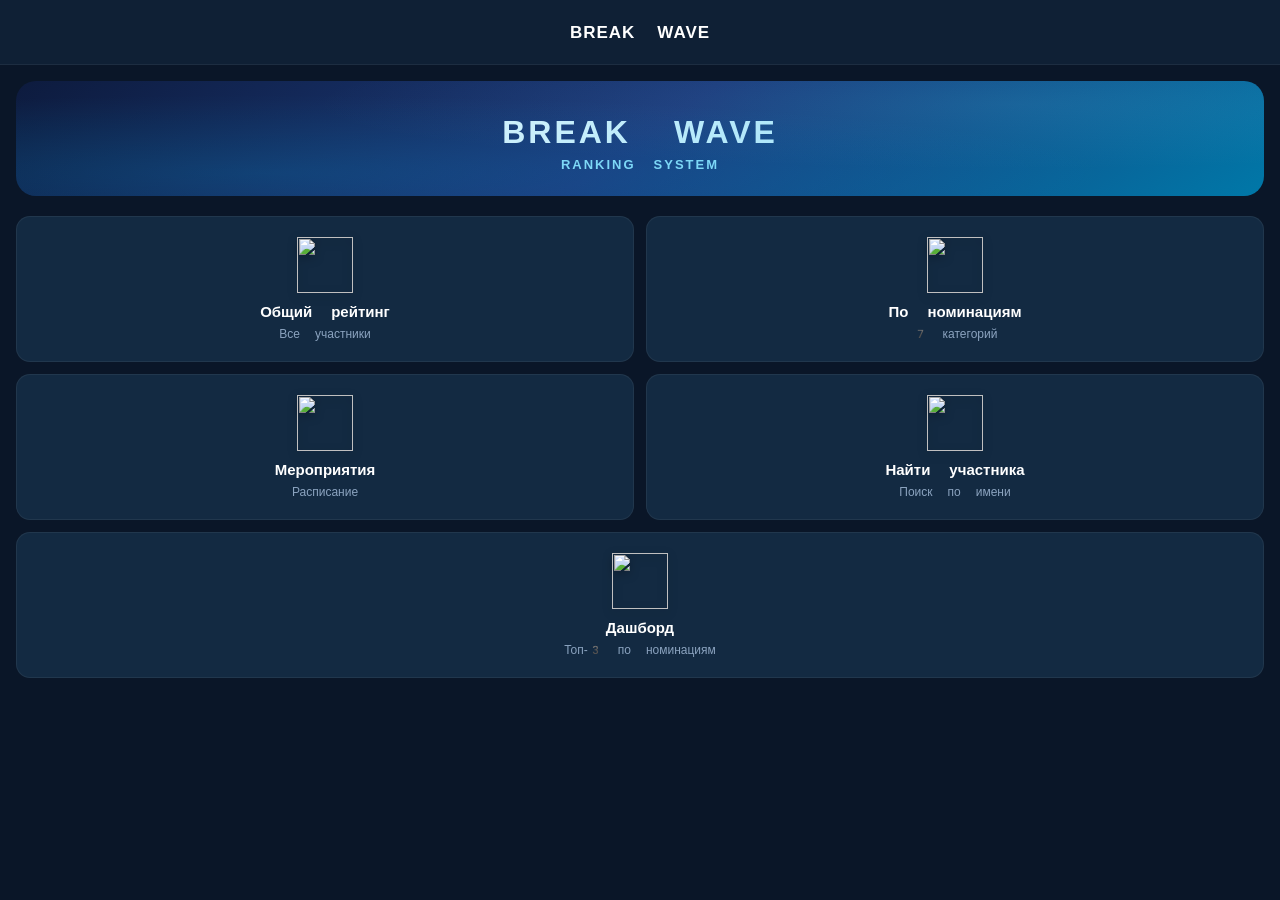
==== commit a8a072f2: "Fix emoji display: add Noto Color Emoji font support" ====
--- a/webapp/index.html
+++ b/webapp/index.html
@@ -4,6 +4,9 @@
     <meta charset="UTF-8">
     <meta name="viewport" content="width=device-width, initial-scale=1.0, maximum-scale=1.0, user-scalable=no, viewport-fit=cover">
     <title>Break Wave Ranking</title>
+    <link rel="preconnect" href="https://fonts.googleapis.com">
+    <link rel="preconnect" href="https://fonts.gstatic.com" crossorigin>
+    <link href="https://fonts.googleapis.com/css2?family=Noto+Color+Emoji&display=swap" rel="stylesheet">
     <script src="https://telegram.org/js/telegram-web-app.js"></script>
     <link rel="stylesheet" href="style.css">
 </head>
--- a/webapp/style.css
+++ b/webapp/style.css
@@ -1,1570 +1,1584 @@
-/* === Reset & Base === */
-*, *::before, *::after {
-    margin: 0;
-    padding: 0;
-    box-sizing: border-box;
-    -webkit-tap-highlight-color: transparent;
-}
-
-:root {
-    --bg-primary: #0A1628;
-    --bg-secondary: #0F2035;
-    --bg-card: #132A42;
-    --bg-card-hover: #1A3550;
-    --accent: #00BFFF;
-    --accent-light: #7DD8F7;
-    --accent-dim: rgba(0, 191, 255, 0.15);
-    --text-primary: #FFFFFF;
-    --text-secondary: #8BA3BF;
-    --text-muted: #5A7A96;
-    --gold: #FFD700;
-    --silver: #C0C0C0;
-    --bronze: #CD7F32;
-    --green: #34D399;
-    --red: #EF4444;
-    --border: rgba(255, 255, 255, 0.06);
-    --radius-sm: 10px;
-    --radius-md: 14px;
-    --radius-lg: 20px;
-    --safe-top: max(env(safe-area-inset-top, 0px), var(--tg-safe-area-inset-top, 0px));
-    --tg-content-top: var(--tg-content-safe-area-inset-top, 0px);
-    --safe-bottom: max(env(safe-area-inset-bottom, 0px), var(--tg-safe-area-inset-bottom, 0px));
-}
-
-html, body {
-    width: 100%;
-    height: 100%;
-    overflow: hidden;
-    font-family: -apple-system, BlinkMacSystemFont, 'SF Pro Display', 'Segoe UI', Roboto, sans-serif;
-    background: var(--bg-primary);
-    color: var(--text-primary);
-    -webkit-font-smoothing: antialiased;
-    -moz-osx-font-smoothing: grayscale;
-}
-
-#app {
-    width: 100%;
-    height: 100%;
-    display: flex;
-    flex-direction: column;
-    overflow: hidden;
-}
-
-/* === Header === */
-header {
-    display: flex;
-    align-items: center;
-    justify-content: space-between;
-    padding: 12px 16px;
-    padding-top: calc(12px + var(--safe-top) + var(--tg-content-top));
-    background: var(--bg-secondary);
-    border-bottom: 1px solid var(--border);
-    min-height: 56px;
-    flex-shrink: 0;
-    z-index: 100;
-}
-
-.header-btn {
-    width: 40px;
-    height: 40px;
-    border: none;
-    background: var(--bg-card);
-    border-radius: 50%;
-    color: var(--text-primary);
-    display: flex;
-    align-items: center;
-    justify-content: center;
-    cursor: pointer;
-    flex-shrink: 0;
-    transition: background 0.2s;
-}
-
-.header-btn:active {
-    background: var(--bg-card-hover);
-}
-
-.header-btn.hidden {
-    visibility: hidden;
-}
-
-.header-title {
-    display: flex;
-    align-items: center;
-    gap: 10px;
-    font-size: 17px;
-    font-weight: 700;
-    letter-spacing: 1px;
-}
-
-.header-logo {
-    width: 32px;
-    height: 32px;
-    border-radius: 50%;
-    object-fit: cover;
-}
-
-.ui-icon {
-    display: inline-block;
-    width: 1em;
-    height: 1em;
-    object-fit: contain;
-    vertical-align: middle;
-    filter: drop-shadow(0 3px 5px rgba(0, 0, 0, 0.28));
-}
-
-.ui-icon-title {
-    width: 30px;
-    height: 30px;
-}
-
-.ui-icon-menu {
-    width: 56px;
-    height: 56px;
-}
-
-.ui-icon-tab {
-    width: 22px;
-    height: 22px;
-}
-
-.ui-icon-btn {
-    width: 20px;
-    height: 20px;
-}
-
-.ui-icon-feed {
-    width: 28px;
-    height: 28px;
-}
-
-.ui-icon-empty {
-    width: 56px;
-    height: 56px;
-}
-
-.ui-icon-rank {
-    width: 24px;
-    height: 24px;
-}
-
-.ui-icon-detail {
-    width: 22px;
-    height: 22px;
-}
-
-.ui-icon-small {
-    width: 18px;
-    height: 18px;
-}
-
-.icon-text-row {
-    display: inline-flex;
-    align-items: center;
-    gap: 10px;
-}
-
-.header-spacer {
-    width: 40px;
-    flex-shrink: 0;
-}
-
-/* === Main Content === */
-main {
-    flex: 1;
-    overflow-y: auto;
-    overflow-x: hidden;
-    -webkit-overflow-scrolling: touch;
-    scroll-behavior: smooth;
-}
-
-/* === Screens === */
-.screen {
-    display: none;
-    padding: 16px;
-    padding-bottom: calc(24px + var(--safe-bottom));
-    min-height: 100%;
-    animation: fadeIn 0.25s ease;
-}
-
-.screen.active {
-    display: block;
-}
-
-@keyframes fadeIn {
-    from { opacity: 0; transform: translateY(8px); }
-    to { opacity: 1; transform: translateY(0); }
-}
-
-.screen-title {
-    font-size: 22px;
-    font-weight: 800;
-    margin-bottom: 16px;
-    color: var(--text-primary);
-}
-
-.screen-title-row {
-    display: inline-flex;
-    align-items: center;
-    gap: 10px;
-}
-
-.screen-subtitle {
-    font-size: 13px;
-    color: var(--text-secondary);
-    margin-top: -12px;
-    margin-bottom: 16px;
-}
-
-/* === Home Hero === */
-.home-hero {
-    text-align: center;
-    padding: 32px 16px 24px;
-    position: relative;
-    overflow: hidden;
-    border-radius: var(--radius-lg);
-    background: linear-gradient(145deg, #0D1B3E 0%, #1B3A7B 50%, #0078A8 100%);
-    margin-bottom: 20px;
-}
-
-.hero-wave {
-    position: absolute;
-    top: 0;
-    left: 0;
-    right: 0;
-    bottom: 0;
-    background:
-        radial-gradient(ellipse at 20% 80%, rgba(0, 191, 255, 0.15) 0%, transparent 60%),
-        radial-gradient(ellipse at 80% 20%, rgba(125, 216, 247, 0.1) 0%, transparent 50%);
-    pointer-events: none;
-}
-
-.hero-title {
-    font-size: 32px;
-    font-weight: 900;
-    letter-spacing: 3px;
-    position: relative;
-    z-index: 1;
-    background: linear-gradient(135deg, #FFFFFF 0%, #7DD8F7 100%);
-    -webkit-background-clip: text;
-    -webkit-text-fill-color: transparent;
-    background-clip: text;
-}
-
-.hero-subtitle {
-    font-size: 13px;
-    font-weight: 600;
-    letter-spacing: 2px;
-    color: var(--accent-light);
-    margin-top: 6px;
-    position: relative;
-    z-index: 1;
-}
-
-/* === Menu Grid === */
-.menu-grid {
-    display: grid;
-    grid-template-columns: 1fr 1fr;
-    gap: 12px;
-}
-
-.menu-card {
-    background: var(--bg-card);
-    border: 1px solid var(--border);
-    border-radius: var(--radius-md);
-    padding: 20px 16px;
-    text-align: center;
-    cursor: pointer;
-    transition: all 0.2s;
-    display: flex;
-    flex-direction: column;
-    align-items: center;
-    gap: 6px;
-    -webkit-appearance: none;
-    appearance: none;
-    color: var(--text-primary);
-    font-family: inherit;
-}
-
-.menu-card:active {
-    transform: scale(0.97);
-    background: var(--bg-card-hover);
-    border-color: var(--accent);
-}
-
-.menu-card.wide {
-    grid-column: 1 / -1;
-}
-
-.menu-icon {
-    font-size: 32px;
-    line-height: 1;
-    margin-bottom: 4px;
-}
-
-.menu-icon img {
-    display: block;
-    margin: 0 auto;
-}
-
-.menu-label {
-    font-size: 15px;
-    font-weight: 700;
-}
-
-.menu-desc {
-    font-size: 12px;
-    color: var(--text-secondary);
-}
-
-/* === List Container === */
-.list-container {
-    display: flex;
-    flex-direction: column;
-    gap: 8px;
-}
-
-/* === Ranking Item === */
-.rank-item {
-    display: flex;
-    align-items: center;
-    gap: 12px;
-    padding: 14px 16px;
-    background: var(--bg-card);
-    border: 1px solid var(--border);
-    border-radius: var(--radius-md);
-    cursor: pointer;
-    transition: all 0.2s;
-}
-
-.rank-item:active {
-    transform: scale(0.98);
-    background: var(--bg-card-hover);
-}
-
-.rank-item.gold { border-left: 3px solid var(--gold); }
-.rank-item.silver { border-left: 3px solid var(--silver); }
-.rank-item.bronze { border-left: 3px solid var(--bronze); }
-
-.rank-badge {
-    width: 36px;
-    height: 36px;
-    border-radius: 50%;
-    display: flex;
-    align-items: center;
-    justify-content: center;
-    font-size: 14px;
-    font-weight: 800;
-    flex-shrink: 0;
-    background: var(--bg-secondary);
-    color: var(--text-secondary);
-}
-
-.rank-badge img {
-    display: block;
-}
-
-.rank-badge.r1 { background: linear-gradient(135deg, #FFD700, #FFA500); color: #1a1a1a; }
-.rank-badge.r2 { background: linear-gradient(135deg, #C0C0C0, #A0A0A0); color: #1a1a1a; }
-.rank-badge.r3 { background: linear-gradient(135deg, #CD7F32, #A0652A); color: #fff; }
-
-.rank-info {
-    flex: 1;
-    min-width: 0;
-}
-
-.rank-name {
-    font-size: 15px;
-    font-weight: 700;
-    white-space: nowrap;
-    overflow: hidden;
-    text-overflow: ellipsis;
-}
-
-.rank-nomination {
-    font-size: 12px;
-    color: var(--text-secondary);
-    margin-top: 2px;
-}
-
-.rank-points {
-    font-size: 18px;
-    font-weight: 800;
-    color: var(--accent);
-    flex-shrink: 0;
-}
-
-.rank-points-label {
-    font-size: 10px;
-    color: var(--text-muted);
-    font-weight: 500;
-}
-
-/* === Nominations Grid === */
-.nom-grid {
-    display: grid;
-    grid-template-columns: 1fr 1fr;
-    gap: 12px;
-}
-
-.nom-card {
-    background: var(--bg-card);
-    border: 1px solid var(--border);
-    border-radius: var(--radius-md);
-    padding: 20px 14px;
-    text-align: center;
-    cursor: pointer;
-    transition: all 0.2s;
-}
-
-.nom-card:active {
-    transform: scale(0.97);
-    background: var(--bg-card-hover);
-    border-color: var(--accent);
-}
-
-.nom-card-name {
-    font-size: 14px;
-    font-weight: 700;
-    margin-bottom: 4px;
-}
-
-.nom-card-count {
-    font-size: 12px;
-    color: var(--text-secondary);
-}
-
-/* === Tab Bar === */
-.tab-bar {
-    display: flex;
-    gap: 0;
-    margin-bottom: 16px;
-    background: var(--bg-secondary);
-    border-radius: var(--radius-sm);
-    padding: 3px;
-    border: 1px solid var(--border);
-}
-
-.tab {
-    flex: 1;
-    padding: 10px 12px;
-    font-size: 14px;
-    font-weight: 600;
-    border: none;
-    background: transparent;
-    color: var(--text-secondary);
-    border-radius: 8px;
-    cursor: pointer;
-    transition: all 0.2s;
-    font-family: inherit;
-}
-
-.tab-label {
-    display: inline-flex;
-    align-items: center;
-    gap: 8px;
-}
-
-.tab.active {
-    background: var(--accent);
-    color: #fff;
-}
-
-/* === Event Cards === */
-.events-container {
-    display: flex;
-    flex-direction: column;
-    gap: 12px;
-}
-
-.event-card {
-    background: var(--bg-card);
-    border: 1px solid var(--border);
-    border-radius: var(--radius-md);
-    padding: 16px;
-    cursor: pointer;
-    transition: all 0.2s;
-}
-
-.event-card:active {
-    transform: scale(0.98);
-    background: var(--bg-card-hover);
-}
-
-.event-card-header {
-    display: flex;
-    align-items: center;
-    justify-content: space-between;
-    margin-bottom: 8px;
-}
-
-.event-card-name {
-    font-size: 16px;
-    font-weight: 700;
-    display: inline-flex;
-    align-items: center;
-    gap: 8px;
-}
-
-.event-card-status {
-    font-size: 12px;
-    font-weight: 600;
-    padding: 4px 10px;
-    border-radius: 20px;
-}
-
-.status-completed { background: rgba(52, 211, 153, 0.15); color: var(--green); }
-.status-upcoming { background: rgba(0, 191, 255, 0.15); color: var(--accent); }
-.status-locked { background: rgba(90, 122, 150, 0.15); color: var(--text-muted); }
-
-.event-card-details {
-    display: flex;
-    flex-direction: column;
-    gap: 4px;
-}
-
-.event-card-detail {
-    font-size: 13px;
-    color: var(--text-secondary);
-    display: flex;
-    align-items: center;
-    gap: 6px;
-}
-
-/* === Event Detail === */
-.event-detail {
-    padding: 4px 0;
-}
-
-.event-detail-header {
-    text-align: center;
-    padding: 24px 16px;
-    background: linear-gradient(145deg, #0D1B3E, #1B3A7B);
-    border-radius: var(--radius-lg);
-    margin-bottom: 16px;
-}
-
-.event-detail-emoji {
-    font-size: 48px;
-    margin-bottom: 8px;
-}
-
-.event-detail-name {
-    font-size: 24px;
-    font-weight: 800;
-}
-
-.event-detail-type {
-    font-size: 12px;
-    color: var(--accent-light);
-    margin-top: 4px;
-    font-weight: 600;
-    letter-spacing: 1px;
-}
-
-.event-detail-body {
-    display: flex;
-    flex-direction: column;
-    gap: 12px;
-}
-
-.detail-row {
-    display: flex;
-    align-items: flex-start;
-    gap: 12px;
-    padding: 12px 16px;
-    background: var(--bg-card);
-    border-radius: var(--radius-sm);
-    border: 1px solid var(--border);
-}
-
-.detail-row-icon {
-    font-size: 20px;
-    flex-shrink: 0;
-    width: 28px;
-    text-align: center;
-    display: flex;
-    align-items: center;
-    justify-content: center;
-}
-
-.detail-row-content {
-    flex: 1;
-}
-
-.detail-row-label {
-    font-size: 11px;
-    color: var(--text-muted);
-    text-transform: uppercase;
-    letter-spacing: 0.5px;
-    font-weight: 600;
-}
-
-.detail-row-value {
-    font-size: 15px;
-    font-weight: 600;
-    margin-top: 2px;
-}
-
-.btn-primary {
-    display: block;
-    width: 100%;
-    padding: 14px;
-    border: none;
-    background: var(--accent);
-    color: #fff;
-    font-size: 15px;
-    font-weight: 700;
-    border-radius: var(--radius-sm);
-    cursor: pointer;
-    margin-top: 16px;
-    font-family: inherit;
-    transition: all 0.2s;
-}
-
-.btn-content {
-    display: inline-flex;
-    align-items: center;
-    justify-content: center;
-    gap: 10px;
-}
-
-.btn-primary:active {
-    transform: scale(0.98);
-    opacity: 0.9;
-}
-
-/* === Search === */
-.search-box {
-    margin-bottom: 16px;
-}
-
-.search-box input {
-    width: 100%;
-    padding: 14px 16px;
-    font-size: 16px;
-    border: 1px solid var(--border);
-    border-radius: var(--radius-sm);
-    background: var(--bg-card);
-    color: var(--text-primary);
-    outline: none;
-    font-family: inherit;
-    transition: border-color 0.2s;
-}
-
-.search-box input:focus {
-    border-color: var(--accent);
-}
-
-.search-box input::placeholder {
-    color: var(--text-muted);
-}
-
-/* === Participant Card === */
-.p-card {
-    padding: 0;
-}
-
-.p-card-header {
-    text-align: center;
-    padding: 28px 16px;
-    background: linear-gradient(145deg, #0D1B3E, #1B3A7B);
-    border-radius: var(--radius-lg);
-    margin-bottom: 16px;
-}
-
-.p-card-name {
-    font-size: 24px;
-    font-weight: 800;
-}
-
-.p-card-nickname {
-    font-size: 16px;
-    color: var(--accent);
-    margin-top: 4px;
-    font-weight: 700;
-    font-style: italic;
-}
-
-.p-card-nomination {
-    font-size: 14px;
-    color: var(--accent-light);
-    margin-top: 4px;
-    font-weight: 600;
-}
-
-/* Points breakdown in header */
-.p-breakdown {
-    margin-top: 16px;
-    padding-top: 14px;
-    border-top: 1px solid rgba(255,255,255,0.1);
-    text-align: left;
-}
-
-.p-breakdown-title {
-    font-size: 12px;
-    font-weight: 700;
-    color: var(--accent-light);
-    text-transform: uppercase;
-    letter-spacing: 0.5px;
-    margin-bottom: 10px;
-    text-align: center;
-}
-
-.p-bd-event {
-    margin-bottom: 10px;
-}
-
-.p-bd-event-name {
-    font-size: 13px;
-    font-weight: 700;
-    color: var(--text-primary);
-    margin-bottom: 3px;
-}
-
-.p-bd-details {
-    font-size: 12px;
-    color: var(--text-secondary);
-    line-height: 1.6;
-    padding-left: 8px;
-}
-
-.p-bd-label {
-    color: var(--text-muted);
-    font-weight: 600;
-}
-
-.p-card-stats {
-    display: grid;
-    grid-template-columns: 1fr 1fr 1fr;
-    gap: 10px;
-    margin-top: 20px;
-}
-
-.p-stat {
-    text-align: center;
-}
-
-.p-stat-value {
-    font-size: 28px;
-    font-weight: 900;
-}
-
-.p-stat-value.accent { color: var(--accent); }
-.p-stat-value.gold { color: var(--gold); }
-
-.p-stat-label {
-    font-size: 11px;
-    color: var(--accent-light);
-    margin-top: 2px;
-    font-weight: 500;
-}
-
-.p-card-events {
-    display: flex;
-    flex-direction: column;
-    gap: 8px;
-}
-
-.p-event-row {
-    display: flex;
-    align-items: center;
-    gap: 12px;
-    padding: 14px 16px;
-    background: var(--bg-card);
-    border: 1px solid var(--border);
-    border-radius: var(--radius-sm);
-}
-
-.p-event-emoji {
-    font-size: 24px;
-    width: 36px;
-    text-align: center;
-    flex-shrink: 0;
-}
-
-.p-event-info {
-    flex: 1;
-}
-
-.p-event-name {
-    font-size: 14px;
-    font-weight: 700;
-}
-
-.p-event-detail-places {
-    font-size: 11px;
-    color: var(--text-secondary);
-    margin-top: 2px;
-}
-
-.p-event-multi {
-    font-size: 11px;
-    color: var(--text-muted);
-}
-
-.p-event-points {
-    font-size: 18px;
-    font-weight: 800;
-    flex-shrink: 0;
-}
-
-.p-event-points.has-points { color: var(--accent); }
-.p-event-points.no-points { color: var(--text-muted); }
-
-.p-total-row {
-    display: flex;
-    align-items: center;
-    justify-content: space-between;
-    padding: 16px;
-    background: linear-gradient(135deg, rgba(0, 191, 255, 0.1), rgba(0, 191, 255, 0.05));
-    border: 1px solid rgba(0, 191, 255, 0.2);
-    border-radius: var(--radius-sm);
-    margin-top: 4px;
-}
-
-.p-total-label {
-    font-size: 15px;
-    font-weight: 700;
-}
-
-.p-total-value {
-    font-size: 24px;
-    font-weight: 900;
-    color: var(--accent);
-}
-
-/* === Dashboard === */
-.dash-section {
-    margin-bottom: 20px;
-}
-
-.dash-section-title {
-    font-size: 14px;
-    font-weight: 700;
-    color: var(--accent-light);
-    padding: 8px 0;
-    border-bottom: 1px solid var(--border);
-    margin-bottom: 10px;
-    text-transform: uppercase;
-    letter-spacing: 0.5px;
-}
-
-.dash-item {
-    display: flex;
-    align-items: center;
-    gap: 12px;
-    padding: 10px 0;
-}
-
-.dash-medal {
-    font-size: 22px;
-    width: 30px;
-    text-align: center;
-    flex-shrink: 0;
-    display: flex;
-    align-items: center;
-    justify-content: center;
-}
-
-.dash-name {
-    flex: 1;
-    font-size: 15px;
-    font-weight: 600;
-}
-
-.dash-points {
-    font-size: 16px;
-    font-weight: 800;
-    color: var(--accent);
-}
-
-.empty-state {
-    text-align: center;
-    padding: 48px 16px;
-    color: var(--text-muted);
-}
-
-.empty-state-icon {
-    font-size: 48px;
-    margin-bottom: 12px;
-}
-
-.empty-state-icon img {
-    display: block;
-    margin: 0 auto;
-}
-
-.empty-state-text {
-    font-size: 15px;
-    font-weight: 500;
-}
-
-/* === Loading === */
-.loading {
-    text-align: center;
-    padding: 40px;
-    color: var(--text-muted);
-}
-
-.spinner {
-    width: 32px;
-    height: 32px;
-    border: 3px solid var(--border);
-    border-top: 3px solid var(--accent);
-    border-radius: 50%;
-    animation: spin 0.8s linear infinite;
-    margin: 0 auto 12px;
-}
-
-@keyframes spin {
-    to { transform: rotate(360deg); }
-}
-
-/* === Seasons list === */
-.season-item {
-    display: flex;
-    align-items: center;
-    justify-content: space-between;
-    padding: 14px 16px;
-    background: var(--bg-card);
-    border: 1px solid var(--border);
-    border-radius: var(--radius-sm);
-    cursor: pointer;
-    transition: all 0.2s;
-}
-
-.season-item:active {
-    background: var(--bg-card-hover);
-}
-
-.season-item.current {
-    border-color: var(--accent);
-}
-
-.season-badge {
-    font-size: 11px;
-    padding: 3px 8px;
-    border-radius: 12px;
-    background: var(--accent-dim);
-    color: var(--accent);
-    font-weight: 600;
-}
-
-/* === Admin Panel === */
-.admin-grid {
-    display: grid;
-    grid-template-columns: 1fr 1fr;
-    gap: 12px;
-}
-
-.admin-form {
-    display: flex;
-    flex-direction: column;
-    gap: 16px;
-}
-
-.form-group {
-    display: flex;
-    flex-direction: column;
-    gap: 6px;
-}
-
-.form-label {
-    font-size: 13px;
-    font-weight: 600;
-    color: var(--text-secondary);
-    text-transform: uppercase;
-    letter-spacing: 0.5px;
-}
-
-.form-input {
-    width: 100%;
-    padding: 14px 16px;
-    font-size: 16px;
-    border: 1px solid var(--border);
-    border-radius: var(--radius-sm);
-    background: var(--bg-card);
-    color: var(--text-primary);
-    outline: none;
-    font-family: inherit;
-    transition: border-color 0.2s;
-}
-
-.form-input:focus {
-    border-color: var(--accent);
-}
-
-.form-input::placeholder {
-    color: var(--text-muted);
-}
-
-.form-textarea {
-    min-height: 100px;
-    resize: vertical;
-}
-
-select.form-input {
-    -webkit-appearance: none;
-    appearance: none;
-    background-image: url("data:image/svg+xml,%3Csvg width='12' height='8' viewBox='0 0 12 8' fill='none' xmlns='http://www.w3.org/2000/svg'%3E%3Cpath d='M1 1.5L6 6.5L11 1.5' stroke='%238BA3BF' stroke-width='2' stroke-linecap='round' stroke-linejoin='round'/%3E%3C/svg%3E");
-    background-repeat: no-repeat;
-    background-position: right 16px center;
-    padding-right: 40px;
-}
-
-select.form-input option {
-    background: var(--bg-primary);
-    color: var(--text-primary);
-}
-
-.form-hint {
-    font-size: 13px;
-    color: var(--text-muted);
-    line-height: 1.4;
-}
-
-.file-upload-label {
-    display: flex;
-    align-items: center;
-    gap: 12px;
-    padding: 20px;
-    background: var(--bg-card);
-    border: 2px dashed var(--border);
-    border-radius: var(--radius-md);
-    cursor: pointer;
-    transition: all 0.2s;
-}
-
-.file-upload-label:active {
-    border-color: var(--accent);
-    background: var(--bg-card-hover);
-}
-
-.file-upload-icon {
-    font-size: 32px;
-}
-
-.file-upload-text {
-    font-size: 15px;
-    font-weight: 600;
-    color: var(--text-secondary);
-}
-
-.file-upload-text.selected {
-    color: var(--accent);
-}
-
-.btn-primary:disabled {
-    opacity: 0.4;
-    pointer-events: none;
-}
-
-.btn-danger {
-    background: var(--red);
-}
-
-.btn-danger:active {
-    opacity: 0.8;
-}
-
-.template-grid {
-    display: flex;
-    flex-wrap: wrap;
-    gap: 8px;
-}
-
-.template-btn {
-    padding: 8px 14px;
-    font-size: 13px;
-    font-weight: 600;
-    border: 1px solid var(--border);
-    border-radius: 20px;
-    background: var(--bg-card);
-    color: var(--text-secondary);
-    cursor: pointer;
-    font-family: inherit;
-    transition: all 0.2s;
-}
-
-.template-btn:active {
-    background: var(--accent-dim);
-    border-color: var(--accent);
-    color: var(--accent);
-}
-
-.result-success {
-    padding: 12px 16px;
-    background: rgba(52, 211, 153, 0.1);
-    border: 1px solid rgba(52, 211, 153, 0.3);
-    border-radius: var(--radius-sm);
-    color: var(--green);
-    font-size: 14px;
-    font-weight: 600;
-}
-
-.result-error {
-    padding: 12px 16px;
-    background: rgba(239, 68, 68, 0.1);
-    border: 1px solid rgba(239, 68, 68, 0.3);
-    border-radius: var(--radius-sm);
-    color: var(--red);
-    font-size: 14px;
-    font-weight: 600;
-}
-
-/* Admin stats cards */
-.stats-grid {
-    display: grid;
-    grid-template-columns: 1fr 1fr;
-    gap: 12px;
-    margin-bottom: 16px;
-}
-
-.stat-card {
-    background: var(--bg-card);
-    border: 1px solid var(--border);
-    border-radius: var(--radius-md);
-    padding: 16px;
-    text-align: center;
-}
-
-.stat-card-value {
-    font-size: 28px;
-    font-weight: 900;
-    color: var(--accent);
-}
-
-.stat-card-label {
-    font-size: 12px;
-    color: var(--text-secondary);
-    margin-top: 4px;
-    font-weight: 500;
-}
-
-/* Admin event item with delete */
-.admin-event-item {
-    display: flex;
-    align-items: center;
-    gap: 12px;
-    padding: 14px 16px;
-    background: var(--bg-card);
-    border: 1px solid var(--border);
-    border-radius: var(--radius-sm);
-}
-
-.admin-event-info {
-    flex: 1;
-    min-width: 0;
-}
-
-.admin-event-name {
-    font-size: 15px;
-    font-weight: 700;
-}
-
-.admin-event-meta {
-    font-size: 12px;
-    color: var(--text-secondary);
-    margin-top: 2px;
-}
-
-.btn-icon-edit {
-    width: 36px;
-    height: 36px;
-    border: none;
-    background: rgba(0, 191, 255, 0.1);
-    color: var(--accent);
-    border-radius: 50%;
-    display: flex;
-    align-items: center;
-    justify-content: center;
-    cursor: pointer;
-    flex-shrink: 0;
-    font-size: 16px;
-    transition: all 0.2s;
-}
-
-.btn-icon-edit:active {
-    background: rgba(0, 191, 255, 0.3);
-}
-
-.btn-icon-danger {
-    width: 36px;
-    height: 36px;
-    border: none;
-    background: rgba(239, 68, 68, 0.1);
-    color: var(--red);
-    border-radius: 50%;
-    display: flex;
-    align-items: center;
-    justify-content: center;
-    cursor: pointer;
-    flex-shrink: 0;
-    font-size: 16px;
-    transition: all 0.2s;
-}
-
-.btn-icon-danger:active {
-    background: rgba(239, 68, 68, 0.3);
-}
-
-/* Admin button on home */
-.admin-fab {
-    display: none;
-    position: fixed;
-    bottom: calc(20px + var(--safe-bottom));
-    right: 20px;
-    width: 56px;
-    height: 56px;
-    border-radius: 50%;
-    background: linear-gradient(135deg, #FFD700, #FFA500);
-    border: none;
-    color: #1a1a1a;
-    font-size: 24px;
-    cursor: pointer;
-    box-shadow: 0 4px 20px rgba(255, 215, 0, 0.3);
-    z-index: 200;
-    transition: all 0.2s;
-}
-
-.admin-fab:active {
-    transform: scale(0.9);
-}
-
-.admin-fab.visible {
-    display: flex;
-    align-items: center;
-    justify-content: center;
-}
-
-/* Onboarding banner */
-.onboard-banner {
-    background: var(--bg-card);
-    border: 1px solid var(--accent-dim);
-    border-radius: var(--radius-md);
-    padding: 16px;
-    margin-bottom: 8px;
-}
-
-.onboard-banner-text {
-    font-size: 15px;
-    font-weight: 700;
-    margin-bottom: 12px;
-    text-align: center;
-}
-
-.onboard-banner-buttons {
-    display: flex;
-    gap: 8px;
-}
-
-.onboard-btn {
-    flex: 1;
-    padding: 10px 12px;
-    font-size: 13px;
-    font-weight: 700;
-    font-family: inherit;
-    border: 1px solid var(--border);
-    border-radius: var(--radius-sm);
-    background: var(--bg-card-hover);
-    color: var(--text-primary);
-    cursor: pointer;
-    transition: all 0.2s;
-}
-
-.onboard-btn.accent {
-    background: var(--accent);
-    border-color: var(--accent);
-    color: #000;
-}
-
-.onboard-btn:active {
-    opacity: 0.8;
-}
-
-/* Results input */
-.results-group {
-    margin-bottom: 16px;
-}
-
-.results-group-title {
-    font-size: 14px;
-    font-weight: 800;
-    color: var(--accent);
-    padding: 8px 0 6px;
-    text-transform: uppercase;
-    letter-spacing: 0.5px;
-    border-bottom: 1px solid var(--border);
-    margin-bottom: 6px;
-}
-
-.results-row {
-    display: flex;
-    align-items: center;
-    gap: 10px;
-    padding: 8px 0;
-    border-bottom: 1px solid rgba(255,255,255,0.04);
-}
-
-.results-name {
-    flex: 1;
-    font-size: 14px;
-    font-weight: 600;
-    min-width: 0;
-    overflow: hidden;
-    text-overflow: ellipsis;
-    white-space: nowrap;
-}
-
-.results-input-wrap {
-    flex-shrink: 0;
-    width: 72px;
-}
-
-.results-place-input {
-    width: 100%;
-    padding: 8px 10px;
-    font-size: 15px;
-    font-weight: 700;
-    font-family: inherit;
-    text-align: center;
-    background: var(--bg-card);
-    border: 1px solid var(--border);
-    border-radius: var(--radius-sm);
-    color: var(--text-primary);
-    outline: none;
-    transition: border-color 0.2s;
-    -moz-appearance: textfield;
-}
-
-.results-place-input::-webkit-outer-spin-button,
-.results-place-input::-webkit-inner-spin-button {
-    -webkit-appearance: none;
-    margin: 0;
-}
-
-.results-place-input:focus {
-    border-color: var(--accent);
-    box-shadow: 0 0 0 2px rgba(0, 191, 255, 0.15);
-}
-
-.results-hint {
-    font-size: 12px;
-    color: var(--text-secondary);
-    padding: 8px 12px;
-    background: rgba(0, 191, 255, 0.06);
-    border-radius: var(--radius-sm);
-    margin-bottom: 10px;
-    line-height: 1.4;
-}
-
-.results-noms-tabs {
-    display: flex;
-    gap: 6px;
-    overflow-x: auto;
-    padding: 4px 0 10px;
-    margin-bottom: 8px;
-    border-bottom: 1px solid var(--border);
-    scrollbar-width: none;
-}
-
-.results-noms-tabs::-webkit-scrollbar {
-    display: none;
-}
-
-.results-nom-tab {
-    flex-shrink: 0;
-    padding: 7px 12px;
-    font-size: 13px;
-    font-weight: 600;
-    font-family: inherit;
-    background: var(--bg-card);
-    border: 1px solid var(--border);
-    border-radius: var(--radius-sm);
-    color: var(--text-secondary);
-    cursor: pointer;
-    transition: all 0.15s;
-    display: inline-flex;
-    align-items: center;
-    gap: 6px;
-}
-
-.results-nom-tab.active {
-    background: var(--accent);
-    border-color: var(--accent);
-    color: #fff;
-}
-
-.results-nom-count {
-    display: inline-block;
-    min-width: 18px;
-    padding: 0 5px;
-    font-size: 11px;
-    font-weight: 700;
-    text-align: center;
-    background: rgba(255,255,255,0.15);
-    border-radius: 9px;
-    line-height: 16px;
-}
-
-.results-nom-tab.active .results-nom-count {
-    background: rgba(255,255,255,0.3);
-}
-
-.results-row-multi {
-    padding: 10px 0;
-    border-bottom: 1px solid rgba(255,255,255,0.04);
-}
-
-.results-row-multi .results-name {
-    white-space: normal;
-    overflow: visible;
-    margin-bottom: 6px;
-}
-
-.results-name-sub {
-    font-weight: 400;
-    font-size: 12px;
-    color: var(--text-secondary);
-    margin-left: 6px;
-}
-
-.results-inputs-grid {
-    display: grid;
-    grid-template-columns: repeat(4, 1fr);
-    gap: 6px;
-}
-
-.results-field {
-    display: flex;
-    flex-direction: column;
-    gap: 3px;
-}
-
-.results-field-label {
-    font-size: 10px;
-    font-weight: 600;
-    color: var(--text-secondary);
-    text-align: center;
-    text-transform: uppercase;
-    letter-spacing: 0.4px;
-}
-
-/* Profile edit button (corner) */
-.btn-profile-corner {
-    position: absolute;
-    top: -6px;
-    right: -6px;
-    z-index: 2;
-    width: 32px;
-    height: 32px;
-    font-size: 14px;
-}
-
-/* News Feed */
-.feed-title {
-    font-size: 14px;
-    font-weight: 800;
-    color: var(--text-secondary);
-    text-transform: uppercase;
-    letter-spacing: 0.5px;
-    margin-bottom: 8px;
-}
-
-.feed-title-row {
-    display: inline-flex;
-    align-items: center;
-    gap: 8px;
-}
-
-.feed-item {
-    display: flex;
-    align-items: center;
-    gap: 12px;
-    padding: 12px;
-    background: var(--bg-card);
-    border: 1px solid var(--border);
-    border-radius: var(--radius-sm);
-    margin-bottom: 6px;
-    transition: all 0.2s;
-}
-
-.feed-item:active {
-    background: var(--bg-card-hover);
-}
-
-.feed-icon {
-    font-size: 24px;
-    flex-shrink: 0;
-    width: 32px;
-    text-align: center;
-    display: flex;
-    align-items: center;
-    justify-content: center;
-}
-
-.feed-info {
-    flex: 1;
-    min-width: 0;
-}
-
-.feed-item-title {
-    font-size: 14px;
-    font-weight: 700;
-}
-
-.feed-item-sub {
-    font-size: 12px;
-    color: var(--text-secondary);
-    margin-top: 2px;
-    overflow: hidden;
-    text-overflow: ellipsis;
-    white-space: nowrap;
-}
-
-/* Event Registration */
-.reg-section {
-    margin-top: 16px;
-    padding: 16px;
-    background: var(--bg-card);
-    border: 1px solid var(--border);
-    border-radius: var(--radius-md);
-}
-
-.reg-header {
-    margin-bottom: 10px;
-}
-
-.reg-count {
-    font-size: 14px;
-    font-weight: 700;
-    color: var(--text-primary);
-    display: inline-flex;
-    align-items: center;
-    gap: 8px;
-}
-
-.reg-list {
-    display: flex;
-    flex-wrap: wrap;
-    gap: 6px;
-    margin-bottom: 12px;
-}
-
-.reg-chip {
-    padding: 4px 10px;
-    font-size: 12px;
-    font-weight: 600;
-    background: var(--accent-dim);
-    color: var(--accent);
-    border-radius: 20px;
-}
-
-.btn-registered {
-    background: var(--green) !important;
-}
-
-/* === Scrollbar === */
-main::-webkit-scrollbar {
-    width: 0;
-}
+/* === Reset & Base === */
+*, *::before, *::after {
+    margin: 0;
+    padding: 0;
+    box-sizing: border-box;
+    -webkit-tap-highlight-color: transparent;
+}
+
+:root {
+    --bg-primary: #0A1628;
+    --bg-secondary: #0F2035;
+    --bg-card: #132A42;
+    --bg-card-hover: #1A3550;
+    --accent: #00BFFF;
+    --accent-light: #7DD8F7;
+    --accent-dim: rgba(0, 191, 255, 0.15);
+    --text-primary: #FFFFFF;
+    --text-secondary: #8BA3BF;
+    --text-muted: #5A7A96;
+    --gold: #FFD700;
+    --silver: #C0C0C0;
+    --bronze: #CD7F32;
+    --green: #34D399;
+    --red: #EF4444;
+    --border: rgba(255, 255, 255, 0.06);
+    --radius-sm: 10px;
+    --radius-md: 14px;
+    --radius-lg: 20px;
+    --safe-top: max(env(safe-area-inset-top, 0px), var(--tg-safe-area-inset-top, 0px));
+    --tg-content-top: var(--tg-content-safe-area-inset-top, 0px);
+    --safe-bottom: max(env(safe-area-inset-bottom, 0px), var(--tg-safe-area-inset-bottom, 0px));
+}
+
+html, body {
+    width: 100%;
+    height: 100%;
+    overflow: hidden;
+    font-family: -apple-system, BlinkMacSystemFont, 'SF Pro Display', 'Segoe UI', Roboto, 'Noto Color Emoji', 'Apple Color Emoji', 'Segoe UI Emoji', 'Segoe UI Symbol', sans-serif;
+    background: var(--bg-primary);
+    color: var(--text-primary);
+    -webkit-font-smoothing: antialiased;
+    -moz-osx-font-smoothing: grayscale;
+}
+
+#app {
+    width: 100%;
+    height: 100%;
+    display: flex;
+    flex-direction: column;
+    overflow: hidden;
+}
+
+/* === Header === */
+header {
+    display: flex;
+    align-items: center;
+    justify-content: space-between;
+    padding: 12px 16px;
+    padding-top: calc(12px + var(--safe-top) + var(--tg-content-top));
+    background: var(--bg-secondary);
+    border-bottom: 1px solid var(--border);
+    min-height: 56px;
+    flex-shrink: 0;
+    z-index: 100;
+}
+
+.header-btn {
+    width: 40px;
+    height: 40px;
+    border: none;
+    background: var(--bg-card);
+    border-radius: 50%;
+    color: var(--text-primary);
+    display: flex;
+    align-items: center;
+    justify-content: center;
+    cursor: pointer;
+    flex-shrink: 0;
+    transition: background 0.2s;
+}
+
+.header-btn:active {
+    background: var(--bg-card-hover);
+}
+
+.header-btn.hidden {
+    visibility: hidden;
+}
+
+.header-title {
+    display: flex;
+    align-items: center;
+    gap: 10px;
+    font-size: 17px;
+    font-weight: 700;
+    letter-spacing: 1px;
+}
+
+.header-logo {
+    width: 32px;
+    height: 32px;
+    border-radius: 50%;
+    object-fit: cover;
+}
+
+.ui-icon {
+    display: inline-block;
+    width: 1em;
+    height: 1em;
+    object-fit: contain;
+    vertical-align: middle;
+    filter: drop-shadow(0 3px 5px rgba(0, 0, 0, 0.28));
+}
+
+.ui-icon-title {
+    width: 30px;
+    height: 30px;
+}
+
+.ui-icon-menu {
+    width: 56px;
+    height: 56px;
+}
+
+.ui-icon-tab {
+    width: 22px;
+    height: 22px;
+}
+
+.ui-icon-btn {
+    width: 20px;
+    height: 20px;
+}
+
+.ui-icon-feed {
+    width: 28px;
+    height: 28px;
+}
+
+.ui-icon-empty {
+    width: 56px;
+    height: 56px;
+}
+
+.ui-icon-rank {
+    width: 24px;
+    height: 24px;
+}
+
+.ui-icon-detail {
+    width: 22px;
+    height: 22px;
+}
+
+.ui-icon-small {
+    width: 18px;
+    height: 18px;
+}
+
+.icon-text-row {
+    display: inline-flex;
+    align-items: center;
+    gap: 10px;
+}
+
+.header-spacer {
+    width: 40px;
+    flex-shrink: 0;
+}
+
+/* === Main Content === */
+main {
+    flex: 1;
+    overflow-y: auto;
+    overflow-x: hidden;
+    -webkit-overflow-scrolling: touch;
+    scroll-behavior: smooth;
+}
+
+/* === Screens === */
+.screen {
+    display: none;
+    padding: 16px;
+    padding-bottom: calc(24px + var(--safe-bottom));
+    min-height: 100%;
+    animation: fadeIn 0.25s ease;
+}
+
+.screen.active {
+    display: block;
+}
+
+@keyframes fadeIn {
+    from { opacity: 0; transform: translateY(8px); }
+    to { opacity: 1; transform: translateY(0); }
+}
+
+.screen-title {
+    font-size: 22px;
+    font-weight: 800;
+    margin-bottom: 16px;
+    color: var(--text-primary);
+}
+
+.screen-title-row {
+    display: inline-flex;
+    align-items: center;
+    gap: 10px;
+}
+
+.screen-subtitle {
+    font-size: 13px;
+    color: var(--text-secondary);
+    margin-top: -12px;
+    margin-bottom: 16px;
+}
+
+/* === Home Hero === */
+.home-hero {
+    text-align: center;
+    padding: 32px 16px 24px;
+    position: relative;
+    overflow: hidden;
+    border-radius: var(--radius-lg);
+    background: linear-gradient(145deg, #0D1B3E 0%, #1B3A7B 50%, #0078A8 100%);
+    margin-bottom: 20px;
+}
+
+.hero-wave {
+    position: absolute;
+    top: 0;
+    left: 0;
+    right: 0;
+    bottom: 0;
+    background:
+        radial-gradient(ellipse at 20% 80%, rgba(0, 191, 255, 0.15) 0%, transparent 60%),
+        radial-gradient(ellipse at 80% 20%, rgba(125, 216, 247, 0.1) 0%, transparent 50%);
+    pointer-events: none;
+}
+
+.hero-title {
+    font-size: 32px;
+    font-weight: 900;
+    letter-spacing: 3px;
+    position: relative;
+    z-index: 1;
+    background: linear-gradient(135deg, #FFFFFF 0%, #7DD8F7 100%);
+    -webkit-background-clip: text;
+    -webkit-text-fill-color: transparent;
+    background-clip: text;
+}
+
+.hero-subtitle {
+    font-size: 13px;
+    font-weight: 600;
+    letter-spacing: 2px;
+    color: var(--accent-light);
+    margin-top: 6px;
+    position: relative;
+    z-index: 1;
+}
+
+/* === Menu Grid === */
+.menu-grid {
+    display: grid;
+    grid-template-columns: 1fr 1fr;
+    gap: 12px;
+}
+
+.menu-card {
+    background: var(--bg-card);
+    border: 1px solid var(--border);
+    border-radius: var(--radius-md);
+    padding: 20px 16px;
+    text-align: center;
+    cursor: pointer;
+    transition: all 0.2s;
+    display: flex;
+    flex-direction: column;
+    align-items: center;
+    gap: 6px;
+    -webkit-appearance: none;
+    appearance: none;
+    color: var(--text-primary);
+    font-family: inherit;
+}
+
+.menu-card:active {
+    transform: scale(0.97);
+    background: var(--bg-card-hover);
+    border-color: var(--accent);
+}
+
+.menu-card.wide {
+    grid-column: 1 / -1;
+}
+
+.menu-icon {
+    font-size: 32px;
+    line-height: 1;
+    margin-bottom: 4px;
+}
+
+.menu-icon img {
+    display: block;
+    margin: 0 auto;
+}
+
+.menu-label {
+    font-size: 15px;
+    font-weight: 700;
+}
+
+.menu-desc {
+    font-size: 12px;
+    color: var(--text-secondary);
+}
+
+/* === List Container === */
+.list-container {
+    display: flex;
+    flex-direction: column;
+    gap: 8px;
+}
+
+/* === Ranking Item === */
+.rank-item {
+    display: flex;
+    align-items: center;
+    gap: 12px;
+    padding: 14px 16px;
+    background: var(--bg-card);
+    border: 1px solid var(--border);
+    border-radius: var(--radius-md);
+    cursor: pointer;
+    transition: all 0.2s;
+}
+
+.rank-item:active {
+    transform: scale(0.98);
+    background: var(--bg-card-hover);
+}
+
+.rank-item.gold { border-left: 3px solid var(--gold); }
+.rank-item.silver { border-left: 3px solid var(--silver); }
+.rank-item.bronze { border-left: 3px solid var(--bronze); }
+
+.rank-badge {
+    width: 36px;
+    height: 36px;
+    border-radius: 50%;
+    display: flex;
+    align-items: center;
+    justify-content: center;
+    font-size: 14px;
+    font-weight: 800;
+    flex-shrink: 0;
+    background: var(--bg-secondary);
+    color: var(--text-secondary);
+}
+
+.rank-badge img {
+    display: block;
+}
+
+.rank-badge.r1 { background: linear-gradient(135deg, #FFD700, #FFA500); color: #1a1a1a; }
+.rank-badge.r2 { background: linear-gradient(135deg, #C0C0C0, #A0A0A0); color: #1a1a1a; }
+.rank-badge.r3 { background: linear-gradient(135deg, #CD7F32, #A0652A); color: #fff; }
+
+.rank-info {
+    flex: 1;
+    min-width: 0;
+}
+
+.rank-name {
+    font-size: 15px;
+    font-weight: 700;
+    white-space: nowrap;
+    overflow: hidden;
+    text-overflow: ellipsis;
+}
+
+.rank-nomination {
+    font-size: 12px;
+    color: var(--text-secondary);
+    margin-top: 2px;
+}
+
+.rank-points {
+    font-size: 18px;
+    font-weight: 800;
+    color: var(--accent);
+    flex-shrink: 0;
+}
+
+.rank-points-label {
+    font-size: 10px;
+    color: var(--text-muted);
+    font-weight: 500;
+}
+
+/* === Nominations Grid === */
+.nom-grid {
+    display: grid;
+    grid-template-columns: 1fr 1fr;
+    gap: 12px;
+}
+
+.nom-card {
+    background: var(--bg-card);
+    border: 1px solid var(--border);
+    border-radius: var(--radius-md);
+    padding: 20px 14px;
+    text-align: center;
+    cursor: pointer;
+    transition: all 0.2s;
+}
+
+.nom-card:active {
+    transform: scale(0.97);
+    background: var(--bg-card-hover);
+    border-color: var(--accent);
+}
+
+.nom-card-name {
+    font-size: 14px;
+    font-weight: 700;
+    margin-bottom: 4px;
+}
+
+.nom-card-count {
+    font-size: 12px;
+    color: var(--text-secondary);
+}
+
+/* === Tab Bar === */
+.tab-bar {
+    display: flex;
+    gap: 0;
+    margin-bottom: 16px;
+    background: var(--bg-secondary);
+    border-radius: var(--radius-sm);
+    padding: 3px;
+    border: 1px solid var(--border);
+}
+
+.tab {
+    flex: 1;
+    padding: 10px 12px;
+    font-size: 14px;
+    font-weight: 600;
+    border: none;
+    background: transparent;
+    color: var(--text-secondary);
+    border-radius: 8px;
+    cursor: pointer;
+    transition: all 0.2s;
+    font-family: inherit;
+}
+
+.tab-label {
+    display: inline-flex;
+    align-items: center;
+    gap: 8px;
+}
+
+.tab.active {
+    background: var(--accent);
+    color: #fff;
+}
+
+/* === Event Cards === */
+.events-container {
+    display: flex;
+    flex-direction: column;
+    gap: 12px;
+}
+
+.event-card {
+    background: var(--bg-card);
+    border: 1px solid var(--border);
+    border-radius: var(--radius-md);
+    padding: 16px;
+    cursor: pointer;
+    transition: all 0.2s;
+}
+
+.event-card:active {
+    transform: scale(0.98);
+    background: var(--bg-card-hover);
+}
+
+.event-card-header {
+    display: flex;
+    align-items: center;
+    justify-content: space-between;
+    margin-bottom: 8px;
+}
+
+.event-card-name {
+    font-size: 16px;
+    font-weight: 700;
+    display: inline-flex;
+    align-items: center;
+    gap: 8px;
+}
+
+.event-card-status {
+    font-size: 12px;
+    font-weight: 600;
+    padding: 4px 10px;
+    border-radius: 20px;
+}
+
+.status-completed { background: rgba(52, 211, 153, 0.15); color: var(--green); }
+.status-upcoming { background: rgba(0, 191, 255, 0.15); color: var(--accent); }
+.status-locked { background: rgba(90, 122, 150, 0.15); color: var(--text-muted); }
+
+.event-card-details {
+    display: flex;
+    flex-direction: column;
+    gap: 4px;
+}
+
+.event-card-detail {
+    font-size: 13px;
+    color: var(--text-secondary);
+    display: flex;
+    align-items: center;
+    gap: 6px;
+}
+
+/* === Event Detail === */
+.event-detail {
+    padding: 4px 0;
+}
+
+.event-detail-header {
+    text-align: center;
+    padding: 24px 16px;
+    background: linear-gradient(145deg, #0D1B3E, #1B3A7B);
+    border-radius: var(--radius-lg);
+    margin-bottom: 16px;
+}
+
+.event-detail-emoji {
+    font-size: 48px;
+    margin-bottom: 8px;
+    line-height: 1.2;
+    text-align: center;
+    font-family: 'Apple Color Emoji', 'Segoe UI Emoji', 'Segoe UI Symbol', 'Noto Color Emoji', sans-serif;
+}
+
+.event-detail-name {
+    font-size: 24px;
+    font-weight: 800;
+}
+
+.event-detail-type {
+    font-size: 12px;
+    color: var(--accent-light);
+    margin-top: 4px;
+    font-weight: 600;
+    letter-spacing: 1px;
+}
+
+.event-detail-body {
+    display: flex;
+    flex-direction: column;
+    gap: 12px;
+}
+
+.detail-row {
+    display: flex;
+    align-items: flex-start;
+    gap: 12px;
+    padding: 12px 16px;
+    background: var(--bg-card);
+    border-radius: var(--radius-sm);
+    border: 1px solid var(--border);
+}
+
+.detail-row-icon {
+    font-size: 20px;
+    flex-shrink: 0;
+    width: 28px;
+    text-align: center;
+    display: flex;
+    align-items: center;
+    justify-content: center;
+}
+
+.detail-row-content {
+    flex: 1;
+}
+
+.detail-row-label {
+    font-size: 11px;
+    color: var(--text-muted);
+    text-transform: uppercase;
+    letter-spacing: 0.5px;
+    font-weight: 600;
+}
+
+.detail-row-value {
+    font-size: 15px;
+    font-weight: 600;
+    margin-top: 2px;
+}
+
+.btn-primary {
+    display: block;
+    width: 100%;
+    padding: 14px;
+    border: none;
+    background: var(--accent);
+    color: #fff;
+    font-size: 15px;
+    font-weight: 700;
+    border-radius: var(--radius-sm);
+    cursor: pointer;
+    margin-top: 16px;
+    font-family: inherit;
+    transition: all 0.2s;
+}
+
+.btn-content {
+    display: inline-flex;
+    align-items: center;
+    justify-content: center;
+    gap: 10px;
+}
+
+.btn-primary:active {
+    transform: scale(0.98);
+    opacity: 0.9;
+}
+
+/* === Search === */
+.search-box {
+    margin-bottom: 16px;
+}
+
+.search-box input {
+    width: 100%;
+    padding: 14px 16px;
+    font-size: 16px;
+    border: 1px solid var(--border);
+    border-radius: var(--radius-sm);
+    background: var(--bg-card);
+    color: var(--text-primary);
+    outline: none;
+    font-family: inherit;
+    transition: border-color 0.2s;
+}
+
+.search-box input:focus {
+    border-color: var(--accent);
+}
+
+.search-box input::placeholder {
+    color: var(--text-muted);
+}
+
+/* === Participant Card === */
+.p-card {
+    padding: 0;
+}
+
+.p-card-header {
+    text-align: center;
+    padding: 28px 16px;
+    background: linear-gradient(145deg, #0D1B3E, #1B3A7B);
+    border-radius: var(--radius-lg);
+    margin-bottom: 16px;
+}
+
+.p-card-name {
+    font-size: 24px;
+    font-weight: 800;
+}
+
+.p-card-nickname {
+    font-size: 16px;
+    color: var(--accent);
+    margin-top: 4px;
+    font-weight: 700;
+    font-style: italic;
+}
+
+.p-card-nomination {
+    font-size: 14px;
+    color: var(--accent-light);
+    margin-top: 4px;
+    font-weight: 600;
+}
+
+/* Points breakdown in header */
+.p-breakdown {
+    margin-top: 16px;
+    padding-top: 14px;
+    border-top: 1px solid rgba(255,255,255,0.1);
+    text-align: left;
+}
+
+.p-breakdown-title {
+    font-size: 12px;
+    font-weight: 700;
+    color: var(--accent-light);
+    text-transform: uppercase;
+    letter-spacing: 0.5px;
+    margin-bottom: 10px;
+    text-align: center;
+}
+
+.p-bd-event {
+    margin-bottom: 10px;
+}
+
+.p-bd-event-name {
+    font-size: 13px;
+    font-weight: 700;
+    color: var(--text-primary);
+    margin-bottom: 3px;
+}
+
+.p-bd-details {
+    font-size: 12px;
+    color: var(--text-secondary);
+    line-height: 1.6;
+    padding-left: 8px;
+}
+
+.p-bd-label {
+    color: var(--text-muted);
+    font-weight: 600;
+}
+
+.p-card-stats {
+    display: grid;
+    grid-template-columns: 1fr 1fr 1fr;
+    gap: 10px;
+    margin-top: 20px;
+}
+
+.p-stat {
+    text-align: center;
+}
+
+.p-stat-value {
+    font-size: 28px;
+    font-weight: 900;
+}
+
+.p-stat-value.accent { color: var(--accent); }
+.p-stat-value.gold { color: var(--gold); }
+
+.p-stat-label {
+    font-size: 11px;
+    color: var(--accent-light);
+    margin-top: 2px;
+    font-weight: 500;
+}
+
+.p-card-events {
+    display: flex;
+    flex-direction: column;
+    gap: 8px;
+}
+
+.p-event-row {
+    display: flex;
+    align-items: center;
+    gap: 12px;
+    padding: 14px 16px;
+    background: var(--bg-card);
+    border: 1px solid var(--border);
+    border-radius: var(--radius-sm);
+}
+
+.p-event-emoji {
+    font-size: 24px;
+    width: 36px;
+    text-align: center;
+    flex-shrink: 0;
+    line-height: 1.2;
+    font-family: 'Apple Color Emoji', 'Segoe UI Emoji', 'Segoe UI Symbol', 'Noto Color Emoji', sans-serif;
+}
+
+.p-event-info {
+    flex: 1;
+}
+
+.p-event-name {
+    font-size: 14px;
+    font-weight: 700;
+}
+
+.p-event-detail-places {
+    font-size: 11px;
+    color: var(--text-secondary);
+    margin-top: 2px;
+}
+
+.p-event-multi {
+    font-size: 11px;
+    color: var(--text-muted);
+}
+
+.p-event-points {
+    font-size: 18px;
+    font-weight: 800;
+    flex-shrink: 0;
+}
+
+.p-event-points.has-points { color: var(--accent); }
+.p-event-points.no-points { color: var(--text-muted); }
+
+.p-total-row {
+    display: flex;
+    align-items: center;
+    justify-content: space-between;
+    padding: 16px;
+    background: linear-gradient(135deg, rgba(0, 191, 255, 0.1), rgba(0, 191, 255, 0.05));
+    border: 1px solid rgba(0, 191, 255, 0.2);
+    border-radius: var(--radius-sm);
+    margin-top: 4px;
+}
+
+.p-total-label {
+    font-size: 15px;
+    font-weight: 700;
+}
+
+.p-total-value {
+    font-size: 24px;
+    font-weight: 900;
+    color: var(--accent);
+}
+
+/* === Dashboard === */
+.dash-section {
+    margin-bottom: 20px;
+}
+
+.dash-section-title {
+    font-size: 14px;
+    font-weight: 700;
+    color: var(--accent-light);
+    padding: 8px 0;
+    border-bottom: 1px solid var(--border);
+    margin-bottom: 10px;
+    text-transform: uppercase;
+    letter-spacing: 0.5px;
+}
+
+.dash-item {
+    display: flex;
+    align-items: center;
+    gap: 12px;
+    padding: 10px 0;
+}
+
+.dash-medal {
+    font-size: 22px;
+    width: 30px;
+    text-align: center;
+    flex-shrink: 0;
+    display: flex;
+    align-items: center;
+    justify-content: center;
+}
+
+.dash-name {
+    flex: 1;
+    font-size: 15px;
+    font-weight: 600;
+}
+
+.dash-points {
+    font-size: 16px;
+    font-weight: 800;
+    color: var(--accent);
+}
+
+.empty-state {
+    text-align: center;
+    padding: 48px 16px;
+    color: var(--text-muted);
+}
+
+.empty-state-icon {
+    font-size: 48px;
+    margin-bottom: 12px;
+    line-height: 1.2;
+    font-family: 'Apple Color Emoji', 'Segoe UI Emoji', 'Segoe UI Symbol', 'Noto Color Emoji', sans-serif;
+}
+
+.empty-state-icon img {
+    display: block;
+    margin: 0 auto;
+}
+
+.empty-state-text {
+    font-size: 15px;
+    font-weight: 500;
+}
+
+/* === Loading === */
+.loading {
+    text-align: center;
+    padding: 40px;
+    color: var(--text-muted);
+}
+
+.spinner {
+    width: 32px;
+    height: 32px;
+    border: 3px solid var(--border);
+    border-top: 3px solid var(--accent);
+    border-radius: 50%;
+    animation: spin 0.8s linear infinite;
+    margin: 0 auto 12px;
+}
+
+@keyframes spin {
+    to { transform: rotate(360deg); }
+}
+
+/* === Seasons list === */
+.season-item {
+    display: flex;
+    align-items: center;
+    justify-content: space-between;
+    padding: 14px 16px;
+    background: var(--bg-card);
+    border: 1px solid var(--border);
+    border-radius: var(--radius-sm);
+    cursor: pointer;
+    transition: all 0.2s;
+}
+
+.season-item:active {
+    background: var(--bg-card-hover);
+}
+
+.season-item.current {
+    border-color: var(--accent);
+}
+
+.season-badge {
+    font-size: 11px;
+    padding: 3px 8px;
+    border-radius: 12px;
+    background: var(--accent-dim);
+    color: var(--accent);
+    font-weight: 600;
+}
+
+/* === Admin Panel === */
+.admin-grid {
+    display: grid;
+    grid-template-columns: 1fr 1fr;
+    gap: 12px;
+}
+
+.admin-form {
+    display: flex;
+    flex-direction: column;
+    gap: 16px;
+}
+
+.form-group {
+    display: flex;
+    flex-direction: column;
+    gap: 6px;
+}
+
+.form-label {
+    font-size: 13px;
+    font-weight: 600;
+    color: var(--text-secondary);
+    text-transform: uppercase;
+    letter-spacing: 0.5px;
+}
+
+.form-input {
+    width: 100%;
+    padding: 14px 16px;
+    font-size: 16px;
+    border: 1px solid var(--border);
+    border-radius: var(--radius-sm);
+    background: var(--bg-card);
+    color: var(--text-primary);
+    outline: none;
+    font-family: inherit;
+    transition: border-color 0.2s;
+}
+
+.form-input:focus {
+    border-color: var(--accent);
+}
+
+.form-input::placeholder {
+    color: var(--text-muted);
+}
+
+.form-textarea {
+    min-height: 100px;
+    resize: vertical;
+}
+
+select.form-input {
+    -webkit-appearance: none;
+    appearance: none;
+    background-image: url("data:image/svg+xml,%3Csvg width='12' height='8' viewBox='0 0 12 8' fill='none' xmlns='http://www.w3.org/2000/svg'%3E%3Cpath d='M1 1.5L6 6.5L11 1.5' stroke='%238BA3BF' stroke-width='2' stroke-linecap='round' stroke-linejoin='round'/%3E%3C/svg%3E");
+    background-repeat: no-repeat;
+    background-position: right 16px center;
+    padding-right: 40px;
+}
+
+select.form-input option {
+    background: var(--bg-primary);
+    color: var(--text-primary);
+}
+
+.form-hint {
+    font-size: 13px;
+    color: var(--text-muted);
+    line-height: 1.4;
+}
+
+.file-upload-label {
+    display: flex;
+    align-items: center;
+    gap: 12px;
+    padding: 20px;
+    background: var(--bg-card);
+    border: 2px dashed var(--border);
+    border-radius: var(--radius-md);
+    cursor: pointer;
+    transition: all 0.2s;
+}
+
+.file-upload-label:active {
+    border-color: var(--accent);
+    background: var(--bg-card-hover);
+}
+
+.file-upload-icon {
+    font-size: 32px;
+}
+
+.file-upload-text {
+    font-size: 15px;
+    font-weight: 600;
+    color: var(--text-secondary);
+}
+
+.file-upload-text.selected {
+    color: var(--accent);
+}
+
+.btn-primary:disabled {
+    opacity: 0.4;
+    pointer-events: none;
+}
+
+.btn-danger {
+    background: var(--red);
+}
+
+.btn-danger:active {
+    opacity: 0.8;
+}
+
+.template-grid {
+    display: flex;
+    flex-wrap: wrap;
+    gap: 8px;
+}
+
+.template-btn {
+    padding: 8px 14px;
+    font-size: 13px;
+    font-weight: 600;
+    border: 1px solid var(--border);
+    border-radius: 20px;
+    background: var(--bg-card);
+    color: var(--text-secondary);
+    cursor: pointer;
+    font-family: inherit;
+    transition: all 0.2s;
+}
+
+.template-btn:active {
+    background: var(--accent-dim);
+    border-color: var(--accent);
+    color: var(--accent);
+}
+
+.result-success {
+    padding: 12px 16px;
+    background: rgba(52, 211, 153, 0.1);
+    border: 1px solid rgba(52, 211, 153, 0.3);
+    border-radius: var(--radius-sm);
+    color: var(--green);
+    font-size: 14px;
+    font-weight: 600;
+}
+
+.result-error {
+    padding: 12px 16px;
+    background: rgba(239, 68, 68, 0.1);
+    border: 1px solid rgba(239, 68, 68, 0.3);
+    border-radius: var(--radius-sm);
+    color: var(--red);
+    font-size: 14px;
+    font-weight: 600;
+}
+
+/* Admin stats cards */
+.stats-grid {
+    display: grid;
+    grid-template-columns: 1fr 1fr;
+    gap: 12px;
+    margin-bottom: 16px;
+}
+
+.stat-card {
+    background: var(--bg-card);
+    border: 1px solid var(--border);
+    border-radius: var(--radius-md);
+    padding: 16px;
+    text-align: center;
+}
+
+.stat-card-value {
+    font-size: 28px;
+    font-weight: 900;
+    color: var(--accent);
+}
+
+.stat-card-label {
+    font-size: 12px;
+    color: var(--text-secondary);
+    margin-top: 4px;
+    font-weight: 500;
+}
+
+/* Admin event item with delete */
+.admin-event-item {
+    display: flex;
+    align-items: center;
+    gap: 12px;
+    padding: 14px 16px;
+    background: var(--bg-card);
+    border: 1px solid var(--border);
+    border-radius: var(--radius-sm);
+}
+
+.admin-event-info {
+    flex: 1;
+    min-width: 0;
+}
+
+.admin-event-name {
+    font-size: 15px;
+    font-weight: 700;
+}
+
+.admin-event-meta {
+    font-size: 12px;
+    color: var(--text-secondary);
+    margin-top: 2px;
+}
+
+.btn-icon-edit {
+    width: 36px;
+    height: 36px;
+    border: none;
+    background: rgba(0, 191, 255, 0.1);
+    color: var(--accent);
+    border-radius: 50%;
+    display: flex;
+    align-items: center;
+    justify-content: center;
+    cursor: pointer;
+    flex-shrink: 0;
+    font-size: 16px;
+    transition: all 0.2s;
+}
+
+.btn-icon-edit:active {
+    background: rgba(0, 191, 255, 0.3);
+}
+
+.btn-icon-danger {
+    width: 36px;
+    height: 36px;
+    border: none;
+    background: rgba(239, 68, 68, 0.1);
+    color: var(--red);
+    border-radius: 50%;
+    display: flex;
+    align-items: center;
+    justify-content: center;
+    cursor: pointer;
+    flex-shrink: 0;
+    font-size: 16px;
+    transition: all 0.2s;
+}
+
+.btn-icon-danger:active {
+    background: rgba(239, 68, 68, 0.3);
+}
+
+/* Admin button on home */
+.admin-fab {
+    display: none;
+    position: fixed;
+    bottom: calc(20px + var(--safe-bottom));
+    right: 20px;
+    width: 56px;
+    height: 56px;
+    border-radius: 50%;
+    background: linear-gradient(135deg, #FFD700, #FFA500);
+    border: none;
+    color: #1a1a1a;
+    font-size: 24px;
+    cursor: pointer;
+    box-shadow: 0 4px 20px rgba(255, 215, 0, 0.3);
+    z-index: 200;
+    transition: all 0.2s;
+}
+
+.admin-fab:active {
+    transform: scale(0.9);
+}
+
+.admin-fab.visible {
+    display: flex;
+    align-items: center;
+    justify-content: center;
+}
+
+/* Onboarding banner */
+.onboard-banner {
+    background: var(--bg-card);
+    border: 1px solid var(--accent-dim);
+    border-radius: var(--radius-md);
+    padding: 16px;
+    margin-bottom: 8px;
+}
+
+.onboard-banner-text {
+    font-size: 15px;
+    font-weight: 700;
+    margin-bottom: 12px;
+    text-align: center;
+}
+
+.onboard-banner-buttons {
+    display: flex;
+    gap: 8px;
+}
+
+.onboard-btn {
+    flex: 1;
+    padding: 10px 12px;
+    font-size: 13px;
+    font-weight: 700;
+    font-family: inherit;
+    border: 1px solid var(--border);
+    border-radius: var(--radius-sm);
+    background: var(--bg-card-hover);
+    color: var(--text-primary);
+    cursor: pointer;
+    transition: all 0.2s;
+}
+
+.onboard-btn.accent {
+    background: var(--accent);
+    border-color: var(--accent);
+    color: #000;
+}
+
+.onboard-btn:active {
+    opacity: 0.8;
+}
+
+/* Results input */
+.results-group {
+    margin-bottom: 16px;
+}
+
+.results-group-title {
+    font-size: 14px;
+    font-weight: 800;
+    color: var(--accent);
+    padding: 8px 0 6px;
+    text-transform: uppercase;
+    letter-spacing: 0.5px;
+    border-bottom: 1px solid var(--border);
+    margin-bottom: 6px;
+}
+
+.results-row {
+    display: flex;
+    align-items: center;
+    gap: 10px;
+    padding: 8px 0;
+    border-bottom: 1px solid rgba(255,255,255,0.04);
+}
+
+.results-name {
+    flex: 1;
+    font-size: 14px;
+    font-weight: 600;
+    min-width: 0;
+    overflow: hidden;
+    text-overflow: ellipsis;
+    white-space: nowrap;
+}
+
+.results-input-wrap {
+    flex-shrink: 0;
+    width: 72px;
+}
+
+.results-place-input {
+    width: 100%;
+    padding: 8px 10px;
+    font-size: 15px;
+    font-weight: 700;
+    font-family: inherit;
+    text-align: center;
+    background: var(--bg-card);
+    border: 1px solid var(--border);
+    border-radius: var(--radius-sm);
+    color: var(--text-primary);
+    outline: none;
+    transition: border-color 0.2s;
+    -moz-appearance: textfield;
+}
+
+.results-place-input::-webkit-outer-spin-button,
+.results-place-input::-webkit-inner-spin-button {
+    -webkit-appearance: none;
+    margin: 0;
+}
+
+.results-place-input:focus {
+    border-color: var(--accent);
+    box-shadow: 0 0 0 2px rgba(0, 191, 255, 0.15);
+}
+
+.results-hint {
+    font-size: 12px;
+    color: var(--text-secondary);
+    padding: 8px 12px;
+    background: rgba(0, 191, 255, 0.06);
+    border-radius: var(--radius-sm);
+    margin-bottom: 10px;
+    line-height: 1.4;
+}
+
+.results-noms-tabs {
+    display: flex;
+    gap: 6px;
+    overflow-x: auto;
+    padding: 4px 0 10px;
+    margin-bottom: 8px;
+    border-bottom: 1px solid var(--border);
+    scrollbar-width: none;
+}
+
+.results-noms-tabs::-webkit-scrollbar {
+    display: none;
+}
+
+.results-nom-tab {
+    flex-shrink: 0;
+    padding: 7px 12px;
+    font-size: 13px;
+    font-weight: 600;
+    font-family: inherit;
+    background: var(--bg-card);
+    border: 1px solid var(--border);
+    border-radius: var(--radius-sm);
+    color: var(--text-secondary);
+    cursor: pointer;
+    transition: all 0.15s;
+    display: inline-flex;
+    align-items: center;
+    gap: 6px;
+}
+
+.results-nom-tab.active {
+    background: var(--accent);
+    border-color: var(--accent);
+    color: #fff;
+}
+
+.results-nom-count {
+    display: inline-block;
+    min-width: 18px;
+    padding: 0 5px;
+    font-size: 11px;
+    font-weight: 700;
+    text-align: center;
+    background: rgba(255,255,255,0.15);
+    border-radius: 9px;
+    line-height: 16px;
+}
+
+.results-nom-tab.active .results-nom-count {
+    background: rgba(255,255,255,0.3);
+}
+
+.results-row-multi {
+    padding: 10px 0;
+    border-bottom: 1px solid rgba(255,255,255,0.04);
+}
+
+.results-row-multi .results-name {
+    white-space: normal;
+    overflow: visible;
+    margin-bottom: 6px;
+}
+
+.results-name-sub {
+    font-weight: 400;
+    font-size: 12px;
+    color: var(--text-secondary);
+    margin-left: 6px;
+}
+
+.results-inputs-grid {
+    display: grid;
+    grid-template-columns: repeat(4, 1fr);
+    gap: 6px;
+}
+
+.results-field {
+    display: flex;
+    flex-direction: column;
+    gap: 3px;
+}
+
+.results-field-label {
+    font-size: 10px;
+    font-weight: 600;
+    color: var(--text-secondary);
+    text-align: center;
+    text-transform: uppercase;
+    letter-spacing: 0.4px;
+}
+
+/* Profile edit button (corner) */
+.btn-profile-corner {
+    position: absolute;
+    top: -6px;
+    right: -6px;
+    z-index: 2;
+    width: 32px;
+    height: 32px;
+    font-size: 14px;
+}
+
+/* News Feed */
+.feed-title {
+    font-size: 14px;
+    font-weight: 800;
+    color: var(--text-secondary);
+    text-transform: uppercase;
+    letter-spacing: 0.5px;
+    margin-bottom: 8px;
+}
+
+.feed-title-row {
+    display: inline-flex;
+    align-items: center;
+    gap: 8px;
+}
+
+.feed-item {
+    display: flex;
+    align-items: center;
+    gap: 12px;
+    padding: 12px;
+    background: var(--bg-card);
+    border: 1px solid var(--border);
+    border-radius: var(--radius-sm);
+    margin-bottom: 6px;
+    transition: all 0.2s;
+}
+
+.feed-item:active {
+    background: var(--bg-card-hover);
+}
+
+.feed-icon {
+    font-size: 24px;
+    flex-shrink: 0;
+    width: 32px;
+    text-align: center;
+    display: flex;
+    align-items: center;
+    justify-content: center;
+}
+
+.feed-info {
+    flex: 1;
+    min-width: 0;
+}
+
+.feed-item-title {
+    font-size: 14px;
+    font-weight: 700;
+}
+
+.feed-item-sub {
+    font-size: 12px;
+    color: var(--text-secondary);
+    margin-top: 2px;
+    overflow: hidden;
+    text-overflow: ellipsis;
+    white-space: nowrap;
+}
+
+/* Event Registration */
+.reg-section {
+    margin-top: 16px;
+    padding: 16px;
+    background: var(--bg-card);
+    border: 1px solid var(--border);
+    border-radius: var(--radius-md);
+}
+
+.reg-header {
+    margin-bottom: 10px;
+}
+
+.reg-count {
+    font-size: 14px;
+    font-weight: 700;
+    color: var(--text-primary);
+    display: inline-flex;
+    align-items: center;
+    gap: 8px;
+}
+
+.reg-list {
+    display: flex;
+    flex-wrap: wrap;
+    gap: 6px;
+    margin-bottom: 12px;
+}
+
+.reg-chip {
+    padding: 4px 10px;
+    font-size: 12px;
+    font-weight: 600;
+    background: var(--accent-dim);
+    color: var(--accent);
+    border-radius: 20px;
+}
+
+.btn-registered {
+    background: var(--green) !important;
+}
+
+/* === Scrollbar === */
+main::-webkit-scrollbar {
+    width: 0;
+}
+
+ 
+ / *   E m o j i   s u p p o r t   * / 
+ 
+ . e v e n t - c a r d - n a m e ,   . a d m i n - e v e n t - n a m e ,   . p - b d - e v e n t - n a m e ,   . r e s u l t - s u c c e s s ,   . d e t a i l - l a b e l ,   . d e t a i l - v a l u e   {   f o n t - f a m i l y :   ' A p p l e   C o l o r   E m o j i ' ,   ' S e g o e   U I   E m o j i ' ,   ' S e g o e   U I   S y m b o l ' ,   ' N o t o   C o l o r   E m o j i ' ,   - a p p l e - s y s t e m ,   B l i n k M a c S y s t e m F o n t ,   s a n s - s e r i f ;   } 
+ 
+ 
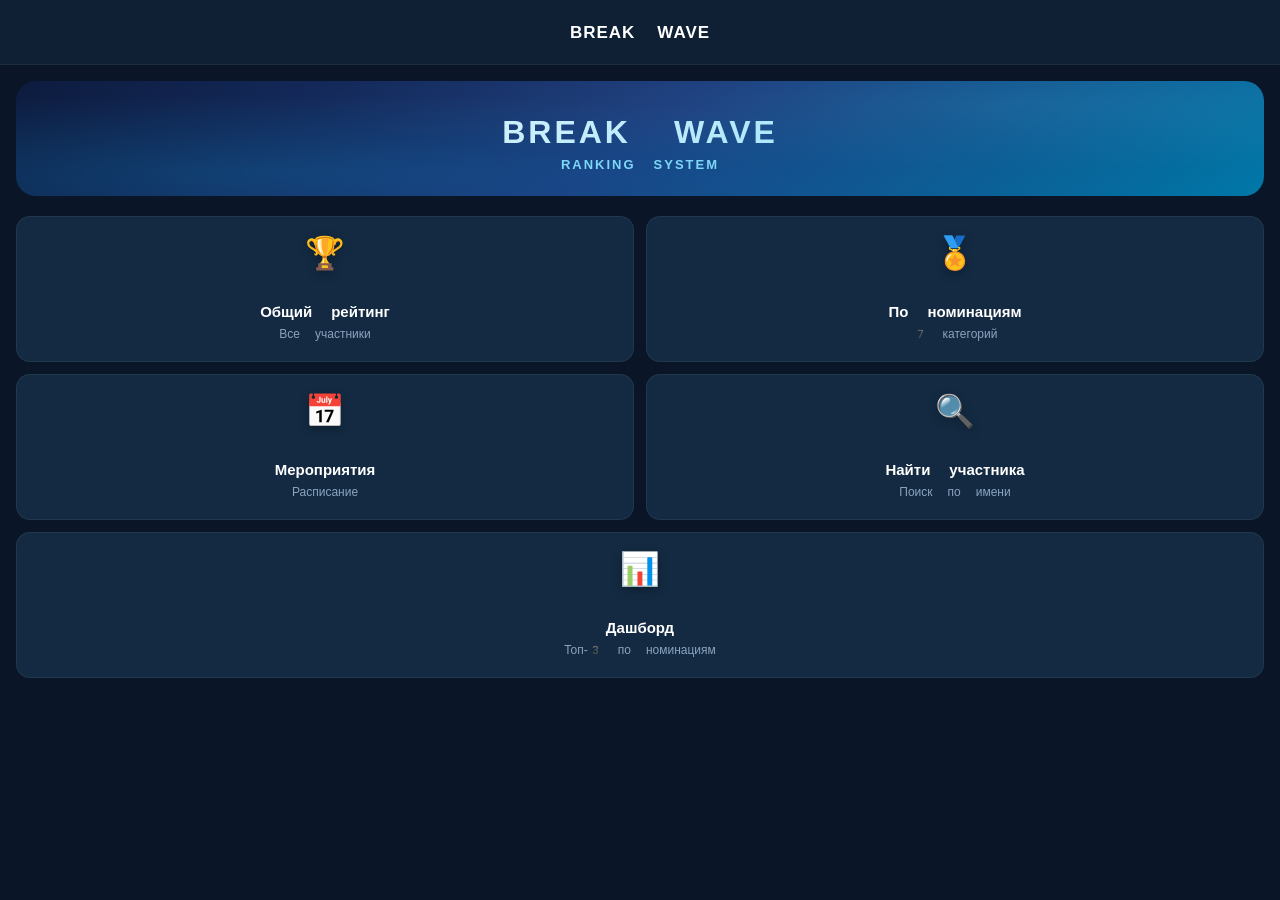
==== commit 581390bf: "Replace missing PNG icons with emoji icons" ====
--- a/webapp/index.html
+++ b/webapp/index.html
@@ -28,7 +28,7 @@
         <main id="content">
             <!-- Onboarding: Link Participant -->
             <div id="screen-onboarding-link" class="screen">
-                <div class="screen-title"><span class="screen-title-row"><img src="assets/icons/link.png" alt="" class="ui-icon ui-icon-title"><span>Найди себя в списке</span></span></div>
+                <div class="screen-title"><span class="screen-title-row"><span class="ui-icon ui-icon-title">🔗</span><span>Найди себя в списке</span></span></div>
                 <div class="search-box">
                     <input type="text" id="onboard-search" placeholder="Введи своё имя..." oninput="onOnboardSearch(this.value)">
                 </div>
@@ -37,7 +37,7 @@
 
             <!-- My Profile (self-edit) -->
             <div id="screen-my-profile" class="screen">
-                <div class="screen-title"><span class="screen-title-row"><img src="assets/icons/profile.png" alt="" class="ui-icon ui-icon-title"><span>Мой профиль</span></span></div>
+                <div class="screen-title"><span class="screen-title-row"><span class="ui-icon ui-icon-title">👤</span><span>Мой профиль</span></span></div>
                 <div id="my-profile-content">
                     <div class="admin-form">
                         <div class="form-group">
@@ -60,7 +60,7 @@
                             <label class="form-label">Возраст</label>
                             <input type="number" id="mp-age" class="form-input" placeholder="12" min="3" max="99">
                         </div>
-                        <button class="btn-primary" onclick="saveMyProfile()"><span class="btn-content"><img src="assets/icons/save.png" alt="" class="ui-icon ui-icon-btn"><span>Сохранить</span></span></button>
+                        <button class="btn-primary" onclick="saveMyProfile()"><span class="btn-content"><span class="ui-icon ui-icon-btn">💾</span><span>Сохранить</span></span></button>
                         <div id="my-profile-result"></div>
                     </div>
                 </div>
@@ -76,27 +76,27 @@
                 <div id="home-personal" style="display:none;padding:0 16px"></div>
                 <div class="menu-grid">
                     <button class="menu-card" onclick="navigate('ranking')">
-                        <div class="menu-icon"><img src="assets/icons/ranking.png" alt="" class="ui-icon ui-icon-menu"></div>
+                        <div class="menu-icon"><span class="ui-icon ui-icon-menu">🏆</span></div>
                         <div class="menu-label">Общий рейтинг</div>
                         <div class="menu-desc">Все участники</div>
                     </button>
                     <button class="menu-card" onclick="navigate('nominations')">
-                        <div class="menu-icon"><img src="assets/icons/nominations.png" alt="" class="ui-icon ui-icon-menu"></div>
+                        <div class="menu-icon"><span class="ui-icon ui-icon-menu">🏅</span></div>
                         <div class="menu-label">По номинациям</div>
                         <div class="menu-desc">7 категорий</div>
                     </button>
                     <button class="menu-card" onclick="navigate('events')">
-                        <div class="menu-icon"><img src="assets/icons/events.png" alt="" class="ui-icon ui-icon-menu"></div>
+                        <div class="menu-icon"><span class="ui-icon ui-icon-menu">📅</span></div>
                         <div class="menu-label">Мероприятия</div>
                         <div class="menu-desc">Расписание</div>
                     </button>
                     <button class="menu-card" onclick="navigate('search')">
-                        <div class="menu-icon"><img src="assets/icons/search.png" alt="" class="ui-icon ui-icon-menu"></div>
+                        <div class="menu-icon"><span class="ui-icon ui-icon-menu">🔍</span></div>
                         <div class="menu-label">Найти участника</div>
                         <div class="menu-desc">Поиск по имени</div>
                     </button>
                     <button class="menu-card wide" onclick="navigate('dashboard')">
-                        <div class="menu-icon"><img src="assets/icons/dashboard.png" alt="" class="ui-icon ui-icon-menu"></div>
+                        <div class="menu-icon"><span class="ui-icon ui-icon-menu">📊</span></div>
                         <div class="menu-label">Дашборд</div>
                         <div class="menu-desc">Топ-3 по номинациям</div>
                     </button>
@@ -106,13 +106,13 @@
 
             <!-- Ranking Screen -->
             <div id="screen-ranking" class="screen">
-                <div class="screen-title"><span class="screen-title-row"><img src="assets/icons/ranking.png" alt="" class="ui-icon ui-icon-title"><span>Общий рейтинг</span></span></div>
+                <div class="screen-title"><span class="screen-title-row"><span class="ui-icon ui-icon-title">🏆</span><span>Общий рейтинг</span></span></div>
                 <div id="ranking-list" class="list-container"></div>
             </div>
 
             <!-- Nominations Screen -->
             <div id="screen-nominations" class="screen">
-                <div class="screen-title"><span class="screen-title-row"><img src="assets/icons/nominations.png" alt="" class="ui-icon ui-icon-title"><span>Номинации</span></span></div>
+                <div class="screen-title"><span class="screen-title-row"><span class="ui-icon ui-icon-title">🏅</span><span>Номинации</span></span></div>
                 <div id="nominations-grid" class="nom-grid"></div>
             </div>
 
@@ -124,10 +124,10 @@
 
             <!-- Events Screen -->
             <div id="screen-events" class="screen">
-                <div class="screen-title"><span class="screen-title-row"><img src="assets/icons/events.png" alt="" class="ui-icon ui-icon-title"><span>Мероприятия</span></span></div>
+                <div class="screen-title"><span class="screen-title-row"><span class="ui-icon ui-icon-title">📅</span><span>Мероприятия</span></span></div>
                 <div class="tab-bar">
-                    <button class="tab active" onclick="switchEventTab('school', this)"><span class="tab-label"><img src="assets/icons/school.png" alt="" class="ui-icon ui-icon-tab"><span>Break Wave</span></span></button>
-                    <button class="tab" onclick="switchEventTab('external', this)"><span class="tab-label"><img src="assets/icons/external.png" alt="" class="ui-icon ui-icon-tab"><span>Другие</span></span></button>
+                    <button class="tab active" onclick="switchEventTab('school', this)"><span class="tab-label"><span class="ui-icon ui-icon-tab">🏠</span><span>Break Wave</span></span></button>
+                    <button class="tab" onclick="switchEventTab('external', this)"><span class="tab-label"><span class="ui-icon ui-icon-tab">🌍</span><span>Другие</span></span></button>
                 </div>
                 <div id="events-list" class="events-container"></div>
             </div>
@@ -145,7 +145,7 @@
 
             <!-- Search Screen -->
             <div id="screen-search" class="screen">
-                <div class="screen-title"><span class="screen-title-row"><img src="assets/icons/search.png" alt="" class="ui-icon ui-icon-title"><span>Найти участника</span></span></div>
+                <div class="screen-title"><span class="screen-title-row"><span class="ui-icon ui-icon-title">🔍</span><span>Найти участника</span></span></div>
                 <div class="search-box">
                     <input type="text" id="search-input" placeholder="Введи имя..." oninput="onSearch(this.value)">
                 </div>
@@ -160,58 +160,58 @@
 
             <!-- Dashboard Screen -->
             <div id="screen-dashboard" class="screen">
-                <div class="screen-title"><span class="screen-title-row"><img src="assets/icons/dashboard.png" alt="" class="ui-icon ui-icon-title"><span>Дашборд</span></span></div>
+                <div class="screen-title"><span class="screen-title-row"><span class="ui-icon ui-icon-title">📊</span><span>Дашборд</span></span></div>
                 <div class="screen-subtitle">Топ-3 в каждой номинации</div>
                 <div id="dashboard-content"></div>
             </div>
 
             <!-- Seasons Screen -->
             <div id="screen-seasons" class="screen">
-                <div class="screen-title"><span class="screen-title-row"><img src="assets/icons/seasons.png" alt="" class="ui-icon ui-icon-title"><span>История сезонов</span></span></div>
+                <div class="screen-title"><span class="screen-title-row"><span class="ui-icon ui-icon-title">📂</span><span>История сезонов</span></span></div>
                 <div id="seasons-list" class="list-container"></div>
             </div>
 
             <!-- Admin Panel -->
             <div id="screen-admin" class="screen">
-                <div class="screen-title"><span class="screen-title-row"><img src="assets/icons/admin.png" alt="" class="ui-icon ui-icon-title"><span>Админ-панель</span></span></div>
+                <div class="screen-title"><span class="screen-title-row"><span class="ui-icon ui-icon-title">⚙️</span><span>Админ-панель</span></span></div>
                 <div class="admin-grid">
                     <button class="menu-card" onclick="navigate('admin-results')">
-                        <div class="menu-icon"><img src="assets/icons/results.png" alt="" class="ui-icon ui-icon-menu"></div>
+                        <div class="menu-icon"><span class="ui-icon ui-icon-menu">🏆</span></div>
                         <div class="menu-label">Результаты</div>
                         <div class="menu-desc">Ввод результатов</div>
                     </button>
                     <button class="menu-card" onclick="navigate('admin-upload')">
-                        <div class="menu-icon"><img src="assets/icons/upload.png" alt="" class="ui-icon ui-icon-menu"></div>
+                        <div class="menu-icon"><span class="ui-icon ui-icon-menu">⬆️</span></div>
                         <div class="menu-label">Загрузить Excel</div>
                         <div class="menu-desc">Обновить рейтинг</div>
                     </button>
                     <button class="menu-card" onclick="navigate('admin-nominations')">
-                        <div class="menu-icon"><img src="assets/icons/nominations.png" alt="" class="ui-icon ui-icon-menu"></div>
+                        <div class="menu-icon"><span class="ui-icon ui-icon-menu">🏅</span></div>
                         <div class="menu-label">Номинации</div>
                         <div class="menu-desc">Добавить / удалить</div>
                     </button>
                     <button class="menu-card" onclick="navigate('admin-events')">
-                        <div class="menu-icon"><img src="assets/icons/events.png" alt="" class="ui-icon ui-icon-menu"></div>
+                        <div class="menu-icon"><span class="ui-icon ui-icon-menu">📅</span></div>
                         <div class="menu-label">Мероприятия</div>
                         <div class="menu-desc">Добавить / удалить</div>
                     </button>
                     <button class="menu-card" onclick="navigate('admin-participants')">
-                        <div class="menu-icon"><img src="assets/icons/users.png" alt="" class="ui-icon ui-icon-menu"></div>
+                        <div class="menu-icon"><span class="ui-icon ui-icon-menu">👥</span></div>
                         <div class="menu-label">Участники</div>
                         <div class="menu-desc">Управление</div>
                     </button>
                     <button class="menu-card" onclick="navigate('admin-notify')">
-                        <div class="menu-icon"><img src="assets/icons/notify.png" alt="" class="ui-icon ui-icon-menu"></div>
+                        <div class="menu-icon"><span class="ui-icon ui-icon-menu">📢</span></div>
                         <div class="menu-label">Уведомление</div>
                         <div class="menu-desc">Отправить всем</div>
                     </button>
                     <button class="menu-card" onclick="navigate('admin-stats')">
-                        <div class="menu-icon"><img src="assets/icons/dashboard.png" alt="" class="ui-icon ui-icon-menu"></div>
+                        <div class="menu-icon"><span class="ui-icon ui-icon-menu">📊</span></div>
                         <div class="menu-label">Статистика</div>
                         <div class="menu-desc">Подписчики</div>
                     </button>
                     <button class="menu-card" onclick="navigate('admin-seasons')">
-                        <div class="menu-icon"><img src="assets/icons/seasons.png" alt="" class="ui-icon ui-icon-menu"></div>
+                        <div class="menu-icon"><span class="ui-icon ui-icon-menu">📂</span></div>
                         <div class="menu-label">Сезоны</div>
                         <div class="menu-desc">Архив / новый</div>
                     </button>
@@ -220,11 +220,11 @@
 
             <!-- Admin: Upload Excel -->
             <div id="screen-admin-upload" class="screen">
-                <div class="screen-title"><span class="screen-title-row"><img src="assets/icons/upload.png" alt="" class="ui-icon ui-icon-title"><span>Загрузить Excel</span></span></div>
+                <div class="screen-title"><span class="screen-title-row"><span class="ui-icon ui-icon-title">⬆️</span><span>Загрузить Excel</span></span></div>
                 <div class="admin-form">
                     <div class="form-hint">Выбери файл .xlsx с результатами Break Wave</div>
                     <label class="file-upload-label" for="excel-file-input">
-                        <div class="file-upload-icon"><img src="assets/icons/attachment.png" alt="" class="ui-icon ui-icon-menu"></div>
+                        <div class="file-upload-icon"><span class="ui-icon ui-icon-menu">📎</span></div>
                         <div class="file-upload-text" id="file-name-display">Выбрать файл</div>
                     </label>
                     <input type="file" id="excel-file-input" accept=".xlsx,.xls" onchange="onFileSelected(this)" style="display:none">
@@ -235,20 +235,20 @@
 
             <!-- Admin: Events -->
             <div id="screen-admin-events" class="screen">
-                <div class="screen-title"><span class="screen-title-row"><img src="assets/icons/events.png" alt="" class="ui-icon ui-icon-title"><span>Управление мероприятиями</span></span></div>
+                <div class="screen-title"><span class="screen-title-row"><span class="ui-icon ui-icon-title">📅</span><span>Управление мероприятиями</span></span></div>
                 <button class="btn-primary" onclick="openNewEventForm()" style="margin-bottom:16px">+ Добавить мероприятие</button>
                 <div id="admin-events-list" class="list-container"></div>
             </div>
 
             <!-- Admin: Event Form -->
             <div id="screen-admin-event-form" class="screen">
-                <div class="screen-title" id="event-form-title"><span class="screen-title-row"><img src="assets/icons/events.png" alt="" class="ui-icon ui-icon-title"><span>Новое мероприятие</span></span></div>
+                <div class="screen-title" id="event-form-title"><span class="screen-title-row"><span class="ui-icon ui-icon-title">📅</span><span>Новое мероприятие</span></span></div>
                 <div class="admin-form">
                     <div class="form-group">
                         <label class="form-label">Тип</label>
                         <div class="tab-bar">
-                            <button class="tab active" onclick="setEventType('school', this)"><span class="tab-label"><img src="assets/icons/school.png" alt="" class="ui-icon ui-icon-tab"><span>Break Wave</span></span></button>
-                            <button class="tab" onclick="setEventType('external', this)"><span class="tab-label"><img src="assets/icons/external.png" alt="" class="ui-icon ui-icon-tab"><span>Другое</span></span></button>
+                            <button class="tab active" onclick="setEventType('school', this)"><span class="tab-label"><span class="ui-icon ui-icon-tab">🏠</span><span>Break Wave</span></span></button>
+                            <button class="tab" onclick="setEventType('external', this)"><span class="tab-label"><span class="ui-icon ui-icon-tab">🌍</span><span>Другое</span></span></button>
                         </div>
                     </div>
                     <div class="form-group">
@@ -295,21 +295,21 @@
                         <label class="form-label">Множитель баллов</label>
                         <input type="number" id="ef-multiplier" class="form-input" value="1" min="1" max="5">
                     </div>
-                    <button class="btn-primary" id="ef-btn-save" onclick="saveEvent()"><span class="btn-content"><img src="assets/icons/save.png" alt="" class="ui-icon ui-icon-btn"><span>Сохранить</span></span></button>
+                    <button class="btn-primary" id="ef-btn-save" onclick="saveEvent()"><span class="btn-content"><span class="ui-icon ui-icon-btn">💾</span><span>Сохранить</span></span></button>
                     <div id="event-form-result"></div>
                 </div>
             </div>
 
             <!-- Admin: Participants -->
             <div id="screen-admin-participants" class="screen">
-                <div class="screen-title"><span class="screen-title-row"><img src="assets/icons/users.png" alt="" class="ui-icon ui-icon-title"><span>Управление участниками</span></span></div>
+                <div class="screen-title"><span class="screen-title-row"><span class="ui-icon ui-icon-title">👥</span><span>Управление участниками</span></span></div>
                 <button class="btn-primary" onclick="openNewParticipantForm()" style="margin-bottom:16px">+ Добавить участника</button>
                 <div id="admin-participants-list" class="list-container"></div>
             </div>
 
             <!-- Admin: Add/Edit Participant -->
             <div id="screen-admin-participant-form" class="screen">
-                <div class="screen-title" id="participant-form-title"><span class="screen-title-row"><img src="assets/icons/users.png" alt="" class="ui-icon ui-icon-title"><span>Новый участник</span></span></div>
+                <div class="screen-title" id="participant-form-title"><span class="screen-title-row"><span class="ui-icon ui-icon-title">👥</span><span>Новый участник</span></span></div>
                 <div class="admin-form">
                     <div class="form-group">
                         <label class="form-label">Имя и фамилия *</label>
@@ -333,14 +333,14 @@
                         <label class="form-label">Возраст</label>
                         <input type="number" id="pf-age" class="form-input" placeholder="12" min="3" max="99">
                     </div>
-                    <button class="btn-primary" id="pf-btn-save" onclick="saveParticipant()"><span class="btn-content"><img src="assets/icons/save.png" alt="" class="ui-icon ui-icon-btn"><span>Добавить</span></span></button>
+                    <button class="btn-primary" id="pf-btn-save" onclick="saveParticipant()"><span class="btn-content"><span class="ui-icon ui-icon-btn">💾</span><span>Добавить</span></span></button>
                     <div id="participant-form-result"></div>
                 </div>
             </div>
 
             <!-- Admin: Notify -->
             <div id="screen-admin-notify" class="screen">
-                <div class="screen-title"><span class="screen-title-row"><img src="assets/icons/notify.png" alt="" class="ui-icon ui-icon-title"><span>Уведомление</span></span></div>
+                <div class="screen-title"><span class="screen-title-row"><span class="ui-icon ui-icon-title">📢</span><span>Уведомление</span></span></div>
                 <div class="admin-form">
                     <div class="form-group">
                         <label class="form-label">Шаблоны</label>
@@ -361,13 +361,13 @@
 
             <!-- Admin: Stats -->
             <div id="screen-admin-stats" class="screen">
-                <div class="screen-title"><span class="screen-title-row"><img src="assets/icons/dashboard.png" alt="" class="ui-icon ui-icon-title"><span>Статистика</span></span></div>
+                <div class="screen-title"><span class="screen-title-row"><span class="ui-icon ui-icon-title">📊</span><span>Статистика</span></span></div>
                 <div id="admin-stats-content"></div>
             </div>
 
             <!-- Admin: Seasons -->
             <div id="screen-admin-seasons" class="screen">
-                <div class="screen-title"><span class="screen-title-row"><img src="assets/icons/seasons.png" alt="" class="ui-icon ui-icon-title"><span>Управление сезонами</span></span></div>
+                <div class="screen-title"><span class="screen-title-row"><span class="ui-icon ui-icon-title">📂</span><span>Управление сезонами</span></span></div>
                 <div id="admin-seasons-content"></div>
                 <div class="admin-form" style="margin-top:16px">
                     <div class="form-group">
@@ -381,7 +381,7 @@
 
             <!-- Admin: Nominations -->
             <div id="screen-admin-nominations" class="screen">
-                <div class="screen-title"><span class="screen-title-row"><img src="assets/icons/nominations.png" alt="" class="ui-icon ui-icon-title"><span>Управление номинациями</span></span></div>
+                <div class="screen-title"><span class="screen-title-row"><span class="ui-icon ui-icon-title">🏅</span><span>Управление номинациями</span></span></div>
                 <div class="admin-form" style="margin-bottom:16px">
                     <div class="form-group" style="display:flex;gap:8px;align-items:flex-end">
                         <input type="text" id="new-nom-name" class="form-input" placeholder="Название номинации" style="flex:1">
@@ -394,7 +394,7 @@
 
             <!-- Admin: Results - Event Selection -->
             <div id="screen-admin-results" class="screen">
-                <div class="screen-title"><span class="screen-title-row"><img src="assets/icons/results.png" alt="" class="ui-icon ui-icon-title"><span>Ввод результатов</span></span></div>
+                <div class="screen-title"><span class="screen-title-row"><span class="ui-icon ui-icon-title">🏆</span><span>Ввод результатов</span></span></div>
                 <div class="form-hint" style="margin-bottom:12px">Выбери мероприятие для ввода результатов</div>
                 <div id="admin-results-events" class="list-container"></div>
             </div>
@@ -407,7 +407,7 @@
                 </div>
                 <div id="results-form-content"></div>
                 <div style="padding:12px 0">
-                    <button class="btn-primary" onclick="saveResults()" id="btn-save-results"><span class="btn-content"><img src="assets/icons/save.png" alt="" class="ui-icon ui-icon-btn"><span>Сохранить результаты</span></span></button>
+                    <button class="btn-primary" onclick="saveResults()" id="btn-save-results"><span class="btn-content"><span class="ui-icon ui-icon-btn">💾</span><span>Сохранить результаты</span></span></button>
                     <div id="results-form-result"></div>
                 </div>
             </div>
@@ -415,7 +415,7 @@
     </div>
 
     <!-- Admin FAB button -->
-    <button id="admin-fab" class="admin-fab" onclick="navigate('admin')"><img src="assets/icons/admin.png" alt="" class="ui-icon" style="width:28px;height:28px"></button>
+    <button id="admin-fab" class="admin-fab" onclick="navigate('admin')"><span class="ui-icon" style="width:28px;height:28px;font-size:24px;">⚙️</span></button>
 
     <script src="app.js"></script>
 </body>
--- a/webapp/style.css
+++ b/webapp/style.css
@@ -1581,4 +1581,18 @@
  
  . e v e n t - c a r d - n a m e ,   . a d m i n - e v e n t - n a m e ,   . p - b d - e v e n t - n a m e ,   . r e s u l t - s u c c e s s ,   . d e t a i l - l a b e l ,   . d e t a i l - v a l u e   {   f o n t - f a m i l y :   ' A p p l e   C o l o r   E m o j i ' ,   ' S e g o e   U I   E m o j i ' ,   ' S e g o e   U I   S y m b o l ' ,   ' N o t o   C o l o r   E m o j i ' ,   - a p p l e - s y s t e m ,   B l i n k M a c S y s t e m F o n t ,   s a n s - s e r i f ;   } 
  
+ + 
+ / *   E m o j i   i c o n s   * / + 
+ . u i - i c o n   {   f o n t - f a m i l y :   ' N o t o   C o l o r   E m o j i ' ,   ' A p p l e   C o l o r   E m o j i ' ,   s a n s - s e r i f ;   f o n t - s t y l e :   n o r m a l ;   l i n e - h e i g h t :   1 ;   d i s p l a y :   i n l i n e - f l e x ;   a l i g n - i t e m s :   c e n t e r ;   j u s t i f y - c o n t e n t :   c e n t e r ;   } + 
+ . u i - i c o n - t i t l e   {   f o n t - s i z e :   2 4 p x ;   m a r g i n - r i g h t :   8 p x ;   } + 
+ . u i - i c o n - m e n u   {   f o n t - s i z e :   3 2 p x ;   } + 
+ . u i - i c o n - b t n   {   f o n t - s i z e :   1 8 p x ;   m a r g i n - r i g h t :   6 p x ;   } + 
+ . u i - i c o n - t a b   {   f o n t - s i z e :   1 6 p x ;   m a r g i n - r i g h t :   4 p x ;   } + 
  
